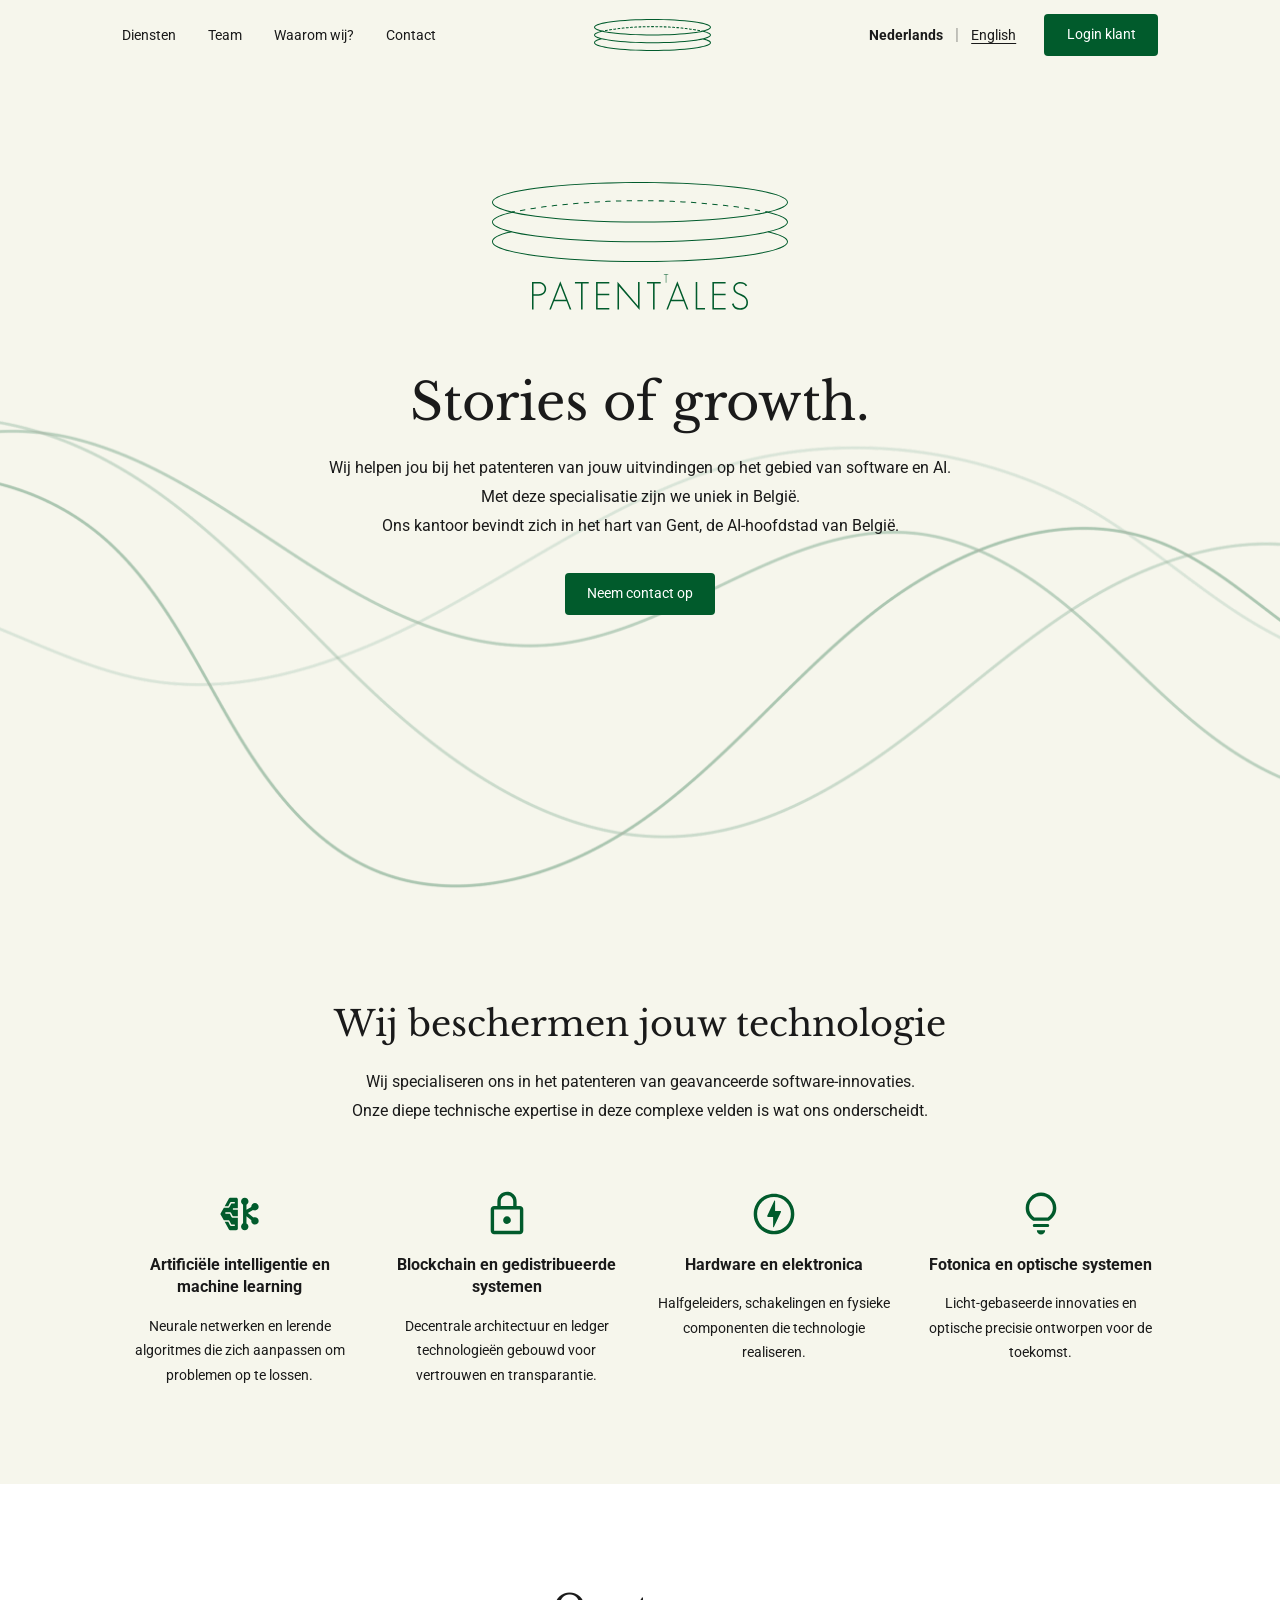
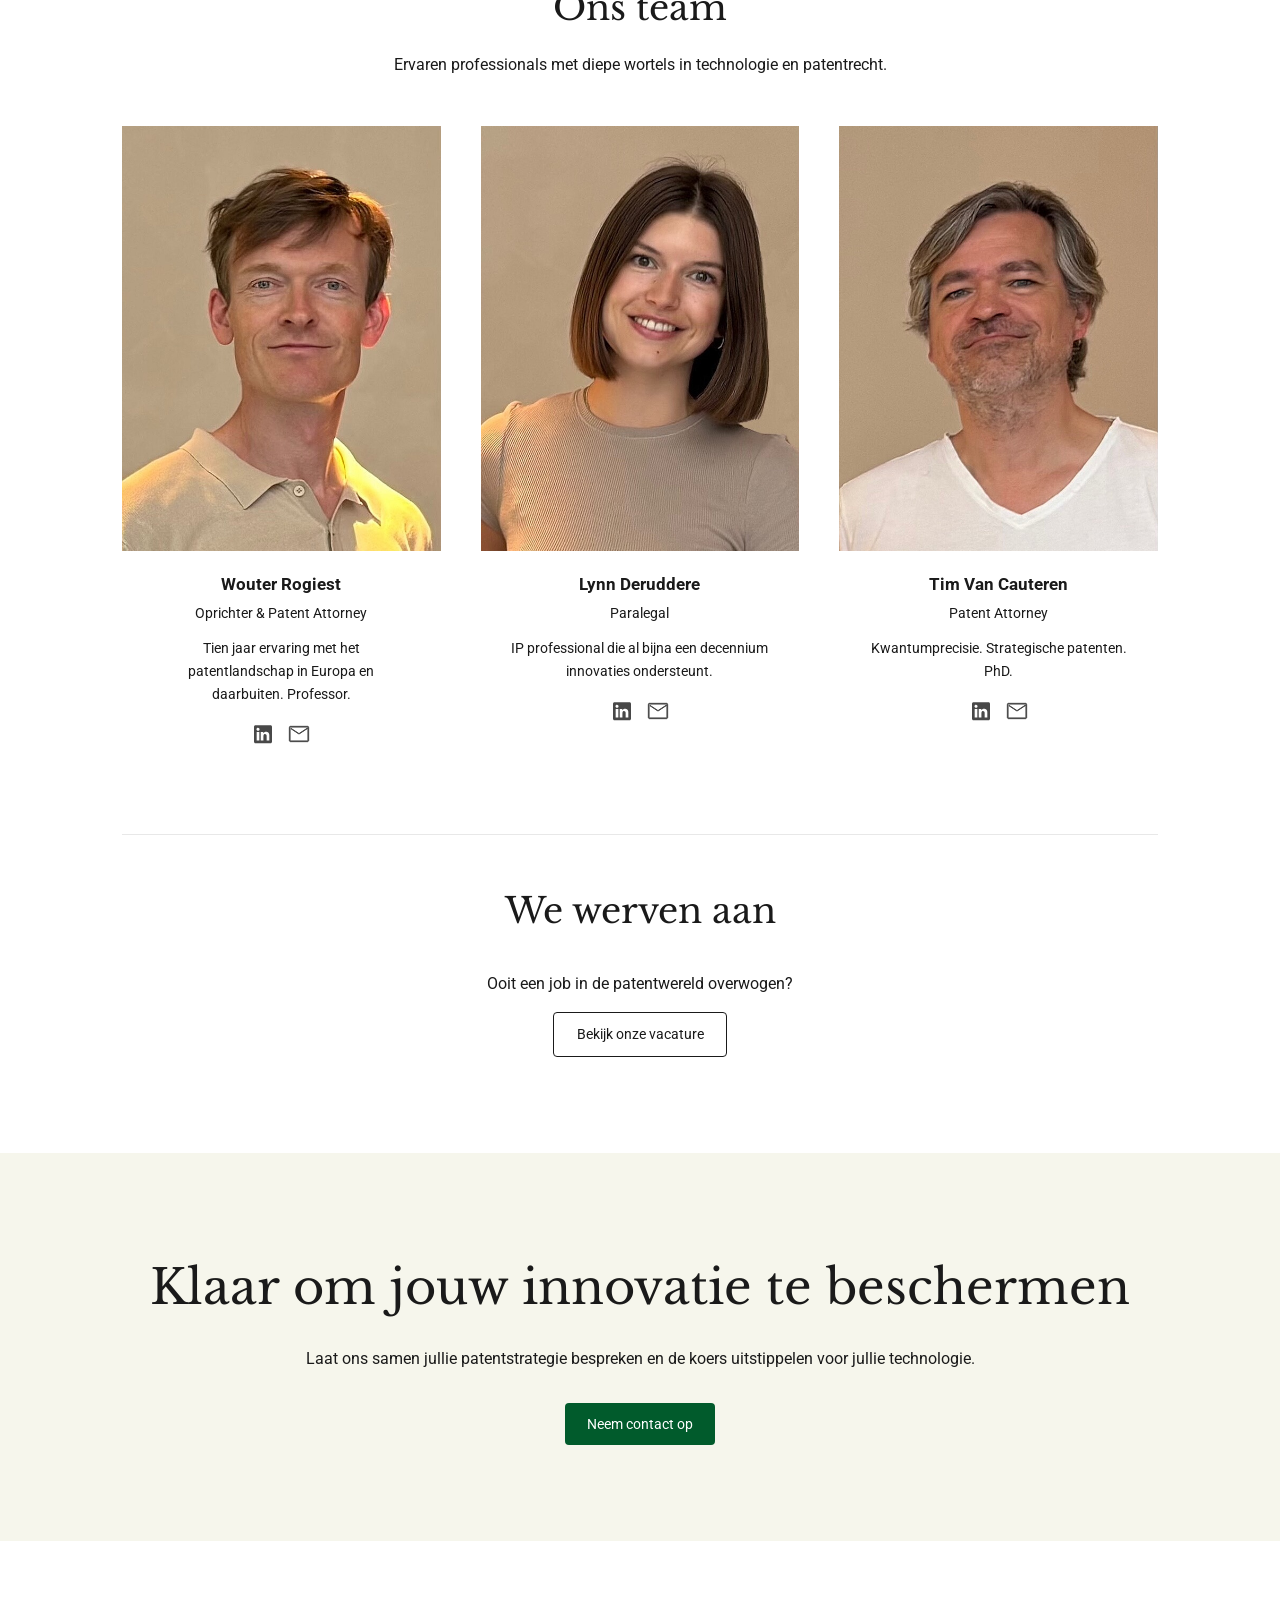
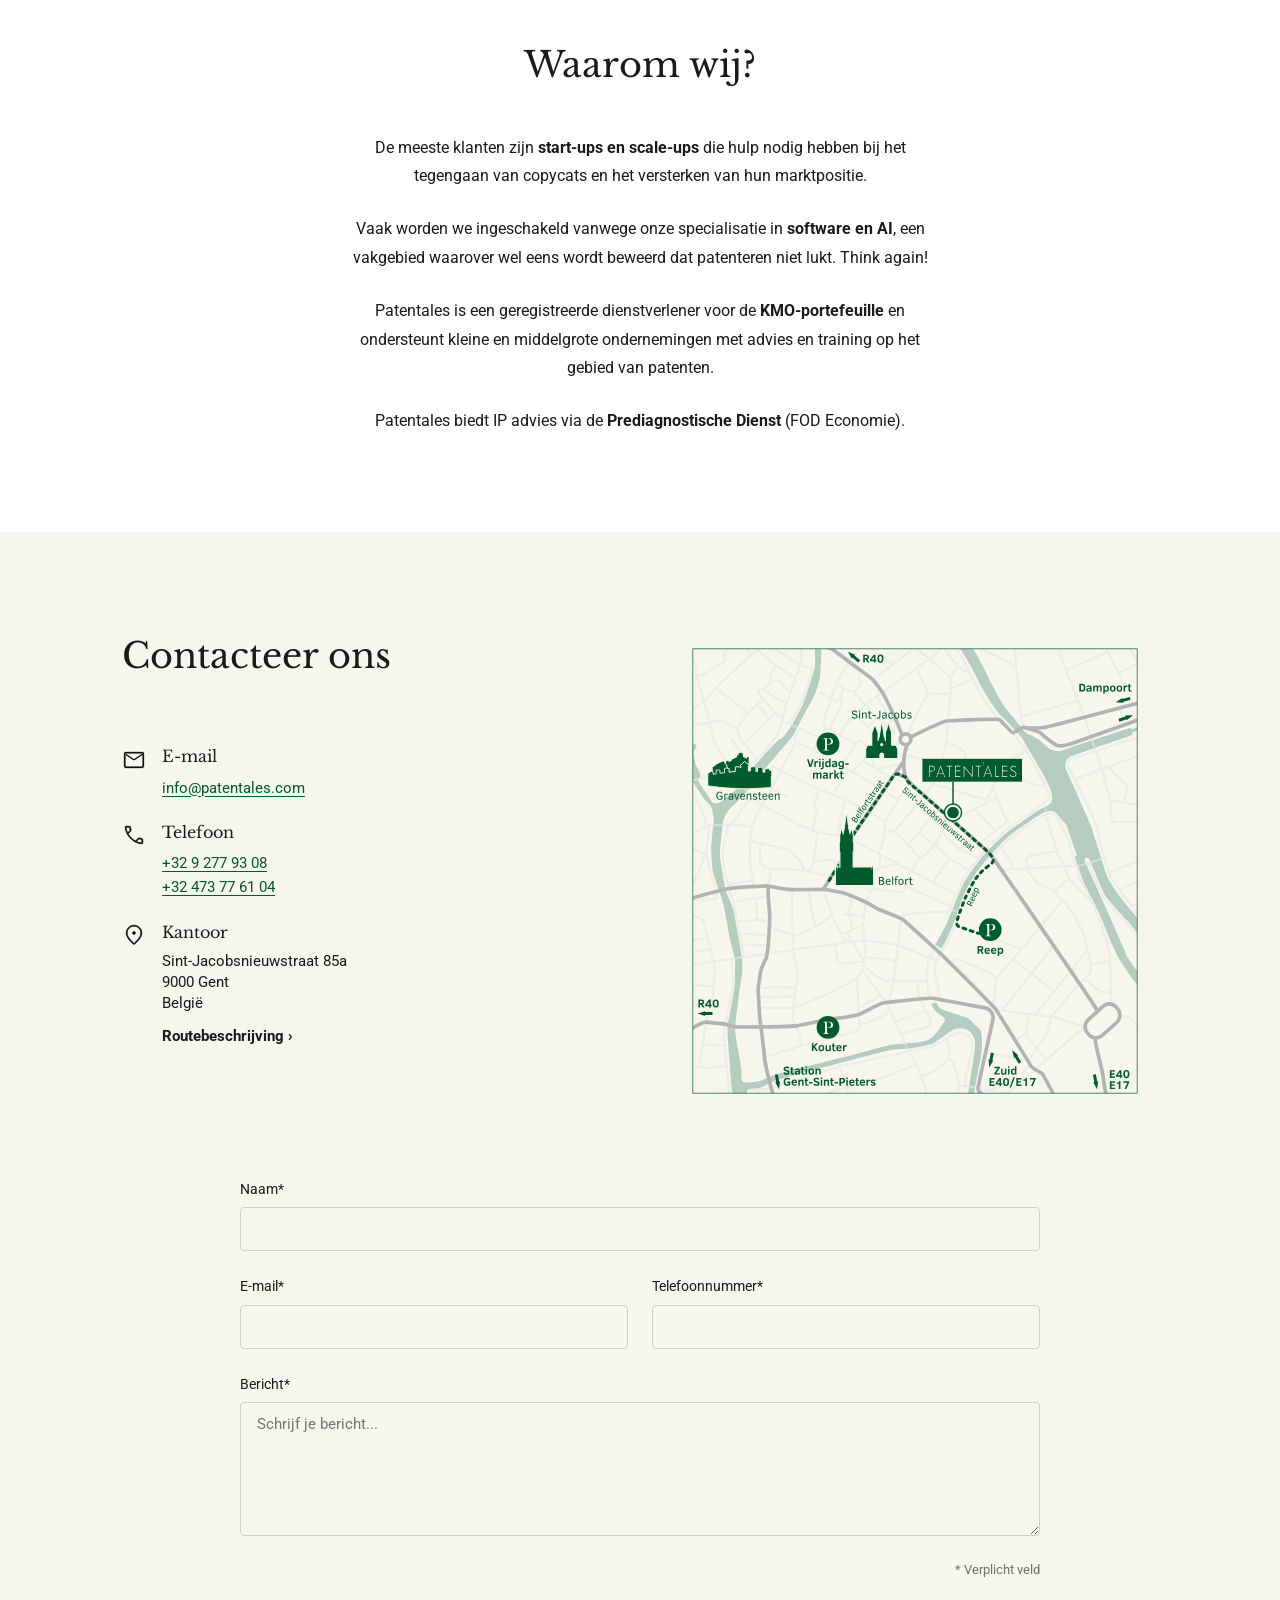
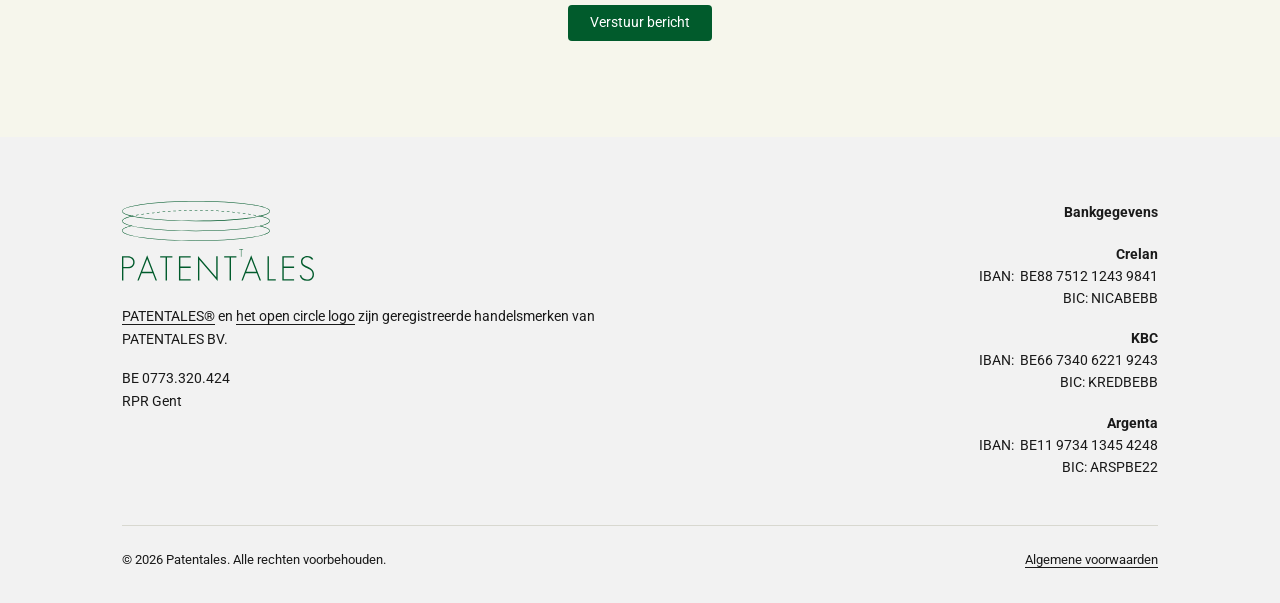
==== nl/index.html @ 2deeb7ce "Update index.html octrooieren eruit, less is more" ====
<!DOCTYPE html>
<html lang="nl">
<head>
  <meta charset="UTF-8">
  <meta name="viewport" content="width=device-width, initial-scale=1.0">
  <title>Patentales · bescherming voor software en AI · Gent · BE</title>
  <link rel="icon" type="image/x-icon" href="../favicon.ico">
  <link rel="preconnect" href="https://fonts.googleapis.com">
  <link rel="preconnect" href="https://fonts.gstatic.com" crossorigin>
  <link href="https://fonts.googleapis.com/css2?family=Libre+Baskerville&family=Roboto:wght@400;700&display=swap" rel="stylesheet">
  <link rel="stylesheet" href="../style.css">
</head>
<body>

  <!-- NAVBAR -->
  <header class="site-header" id="site-header">
    <nav class="navbar">
      <ul class="nav-links nav-links--left">
        <li><a href="#services">Diensten</a></li>
        <li><a href="#team">Team</a></li>
        <li><a href="#why">Waarom wij?</a></li>
        <li><a href="#contact">Contact</a></li>
      </ul>

      <a href="#" class="nav-logo nav-logo--hidden" id="nav-logo">
        <img src="../assets/images/logo-mark-small.svg" alt="Patentales" class="nav-logo__mark">
      </a>

      <ul class="nav-links nav-links--right">
        <li><span class="nav-lang nav-lang--active">Nederlands</span></li>
        <li class="nav-lang-divider">|</li>
        <li><a href="../en/" class="nav-lang">English</a></li>
        <li><a href="https://europe.equinox-ipms.com/" target="_blank" rel="noopener" class="btn btn--primary">Login klant</a></li>
      </ul>

      <button class="nav-hamburger" id="nav-hamburger" aria-label="Open menu" aria-expanded="false">
        <span></span>
        <span></span>
        <span></span>
      </button>
    </nav>

    <!-- MOBILE MENU -->
    <div class="nav-mobile" id="nav-mobile">
      <ul class="nav-mobile__links">
        <li><a href="#services">Diensten</a></li>
        <li><a href="#team">Team</a></li>
        <li><a href="#why">Waarom wij?</a></li>
        <li><a href="#contact">Contact</a></li>
      </ul>
      <div class="nav-mobile__bottom">
        <span class="nav-lang nav-lang--active">Nederlands</span>
        <a href="../en/" class="nav-lang">English</a>
        <a href="https://www.equinoxip.com/" target="_blank" rel="noopener" class="btn btn--primary">Login klant</a>
      </div>
    </div>
  </header>

  <!-- HERO -->
  <section class="hero" id="hero">
    <div class="hero-logo">
      <img src="../assets/images/logo-mark.svg" alt="Patentales" class="hero-logo__mark">
      <img src="../assets/images/logo-wordmark.svg" alt="Patentales" class="hero-logo__wordmark">
    </div>

    <div class="hero-content">
      <h1 class="hero-headline">Stories of growth.</h1>
      <p class="hero-subtext">
        Wij helpen jou bij het patenteren van jouw uitvindingen op het gebied van software en AI.<br>
        Met deze specialisatie zijn we uniek in België.<br>
        Ons kantoor bevindt zich in het hart van Gent, de AI-hoofdstad van België.
      </p>
      <a href="#contact" class="btn btn--primary">Neem contact op</a>
    </div>

    <div class="hero-waves"></div>
  </section>

  <!-- SERVICES -->
  <section class="services" id="services">
    <div class="container">

      <div class="services-header">
        <h2 class="section-heading">Wij beschermen jouw technologie</h2>
        <p class="services-subtext">
          Wij specialiseren ons in het patenteren van geavanceerde software-innovaties.<br>
          Onze diepe technische expertise in deze complexe velden is wat ons onderscheidt.
        </p>
      </div>

      <div class="services-grid">

        <div class="service-item">
          <img src="../assets/images/icon-ai.svg" alt="" class="service-icon">
          <h3 class="service-title">Artificiële intelligentie en machine learning</h3>
          <p class="service-desc">Neurale netwerken en lerende algoritmes die zich aanpassen om problemen op te lossen.</p>
        </div>

        <div class="service-item">
          <img src="../assets/images/icon-lock.svg" alt="" class="service-icon">
          <h3 class="service-title">Blockchain en gedistribueerde systemen</h3>
          <p class="service-desc">Decentrale architectuur en ledger technologieën gebouwd voor vertrouwen en transparantie.</p>
        </div>

        <div class="service-item">
          <img src="../assets/images/icon-energy.svg" alt="" class="service-icon">
          <h3 class="service-title">Hardware en elektronica</h3>
          <p class="service-desc">Halfgeleiders, schakelingen en fysieke componenten die technologie realiseren.</p>
        </div>

        <div class="service-item">
          <img src="../assets/images/icon-lightbulb.svg" alt="" class="service-icon">
          <h3 class="service-title">Fotonica en optische systemen</h3>
          <p class="service-desc">Licht-gebaseerde innovaties en optische precisie ontworpen voor de toekomst.</p>
        </div>

      </div>
    </div>
  </section>

  <!-- TEAM -->
  <section class="team" id="team">
    <div class="container">

      <div class="team-header">
        <h2 class="section-heading">Ons team</h2>
        <p class="team-subtext">Ervaren professionals met diepe wortels in technologie en patentrecht.</p>
      </div>

      <div class="team-grid" id="team-grid">
        <!-- populated by JavaScript -->
      </div>

      <!-- WE'RE HIRING -->
      <div class="hiring">
        <h2 class="section-heading">We werven aan</h2>
        <p class="hiring-subtext">Ooit een job in de patentwereld overwogen?</p>
        <a href="https://www.linkedin.com/company/patentales"
          target="_blank"
          rel="noopener"
          class="btn btn--outline">Bekijk onze vacature</a>
      </div>

    </div>
  </section>

  <!-- CTA BANNER -->
  <section class="cta-banner">
    <div class="container">
      <h2 class="cta-banner__heading">Klaar om jouw innovatie te beschermen</h2>
      <p class="cta-banner__subtext">Laat ons samen jullie patentstrategie bespreken en de koers uitstippelen voor jullie technologie.</p>
      <a href="#contact" class="btn btn--primary">Neem contact op</a>
    </div>
  </section>

  <!-- QUOTES -->
  <section class="quotes" id="quotes" hidden>
    <div class="container">
      <div class="quotes-carousel">

        <!-- slides injected by JS -->
        <div class="quotes-track" id="quotes-track"></div>

        <!-- controls -->
        <div class="quotes-controls">
          <div class="quotes-dots" id="quotes-dots"></div>
          <div class="quotes-arrows">
            <button class="quotes-arrow quotes-arrow--prev" id="quotes-prev" aria-label="Previous quote">←</button>
            <button class="quotes-arrow quotes-arrow--next" id="quotes-next" aria-label="Next quote">→</button>
          </div>
        </div>

      </div>
    </div>
  </section>

  <!-- WHY US -->
  <section class="why-us" id="why">
    <div class="container">

      <h2 class="section-heading">Waarom wij?</h2>

      <div class="why-us__content">
        <p>De meeste klanten zijn <strong>start-ups en scale-ups</strong> die hulp nodig hebben bij
        het tegengaan van copycats en het versterken van hun marktpositie.</p>

        <p>Vaak worden we ingeschakeld vanwege onze specialisatie in <strong>software en AI</strong>, een vakgebied waarover wel eens wordt beweerd dat patenteren niet lukt. Think again!</p>

        <p>Patentales is een geregistreerde dienstverlener voor de <strong>KMO-portefeuille</strong>
        en ondersteunt kleine en middelgrote ondernemingen met advies en training op het gebied van patenten.</p>

        <p>Patentales biedt IP advies via de <strong>Prediagnostische Dienst</strong> (FOD Economie).</p>
      </div>

    </div>
  </section>

  <!-- CONTACT -->
  <section class="contact" id="contact">
    <div class="container">

      <div class="contact-top">

        <!-- LEFT: CONTACT DETAILS -->
        <div class="contact-details">
          <h2 class="section-heading contact-heading">Contacteer ons</h2>

          <div class="contact-item">
            <img src="../assets/images/icon-mail.svg" alt="" class="contact-icon">
            <div>
              <p class="contact-label">E-mail</p>
              <a href="mailto:info@patentales.com" class="contact-link">info@patentales.com</a>
            </div>
          </div>

          <div class="contact-item">
            <img src="../assets/images/icon-phone.svg" alt="" class="contact-icon">
            <div>
              <p class="contact-label">Telefoon</p>
              <a href="tel:+3292779308" class="contact-link">+32 9 277 93 08</a>
              <a href="tel:+32473776104" class="contact-link">+32 473 77 61 04</a>
            </div>
          </div>

          <div class="contact-item">
            <img src="../assets/images/icon-location.svg" alt="" class="contact-icon">
            <div>
              <p class="contact-label">Kantoor</p>
              <p class="contact-address">
                Sint-Jacobsnieuwstraat 85a<br>
                9000 Gent<br>
                België
              </p>
              <a href="https://maps.google.com/?q=Sint-Jacobsnieuwstraat+85a,+9000+Ghent"
                target="_blank"
                rel="noopener"
                class="contact-directions">
                Routebeschrijving <span aria-hidden="true">›</span>
              </a>
            </div>
          </div>
        </div>

        <!-- RIGHT: MAP -->
        <div class="contact-map">
          <img src="../assets/images/patentales-map.svg" alt="Map showing Patentales office location in Ghent">
        </div>

      </div>

      <!-- FORM -->
      <div class="contact-form-wrap">
        <form action="https://formspree.io/f/xwvwbqzd" method="POST" class="contact-form">

          <div class="form-field">
            <label for="name">Naam*</label>
            <input type="text" id="name" name="name" required>
          </div>

          <div class="form-row">
            <div class="form-field">
              <label for="email">E-mail*</label>
              <input type="email" id="email" name="email" required>
            </div>

            <div class="form-field">
              <label for="mobile">Telefoonnummer*</label>
              <input type="tel" id="mobile" name="mobile" required>
            </div>
          </div>

          <div class="form-field">
            <label for="message">Bericht*</label>
            <textarea id="message" name="message" rows="6" placeholder="Schrijf je bericht..." required></textarea>
          </div>

          <p class="form-note">* Verplicht veld</p>

          <div class="form-submit">
            <button type="submit" class="btn btn--primary">Verstuur bericht</button>
          </div>

        </form>
      </div>

    </div>
  </section>

  <!-- FOOTER -->
  <footer class="footer">
    <div class="container">

      <div class="footer-top">

        <!-- LEFT: LOGO + LEGAL -->
        <div class="footer-left">
          <div class="footer-logo">
            <img src="../assets/images/logo-mark.svg" alt="Patentales" class="footer-logo__mark">
            <img src="../assets/images/logo-wordmark.svg" alt="Patentales" class="footer-logo__wordmark">
          </div>

          <p class="footer-trademark">
            <a href="https://boip.int/en/trademarks-register?app=%2Fitem%2Fbx1449347"
              target="_blank" rel="noopener">PATENTALES®</a>
            en
            <a href="https://boip.int/en/trademarks-register?app=%2Fitem%2Fbx1458730"
              target="_blank" rel="noopener">het open circle logo</a>
            zijn geregistreerde handelsmerken van PATENTALES BV.
          </p>

          <p class="footer-registration">
            BE 0773.320.424<br>
            RPR Gent
          </p>
        </div>

        <!-- RIGHT: BANK DETAILS -->
        <div class="footer-bank">
          <p class="footer-bank__heading">Bankgegevens</p>

          <div class="footer-bank__entry">
            <p class="footer-bank__name">Crelan</p>
            <p>IBAN:&nbsp; BE88 7512 1243 9841</p>
            <p>BIC: NICABEBB</p>
          </div>

          <div class="footer-bank__entry">
            <p class="footer-bank__name">KBC</p>
            <p>IBAN:&nbsp; BE66 7340 6221 9243</p>
            <p>BIC: KREDBEBB</p>
          </div>

          <div class="footer-bank__entry">
            <p class="footer-bank__name">Argenta</p>
            <p>IBAN:&nbsp; BE11 9734 1345 4248</p>
            <p>BIC: ARSPBE22</p>
          </div>
        </div>

      </div>

      <hr class="footer-divider">

      <div class="footer-bottom">
        <p class="footer-copyright">© 2026 Patentales. Alle rechten voorbehouden.</p>
        <a href="../assets/AlgemeneVoorwaarden+Patentales.pdf"
          target="_blank"
          rel="noopener"
          class="footer-conditions">Algemene voorwaarden</a>
      </div>

    </div>
  </footer>

  <script src="../script.js"></script>
</body>
</html>
---- style.css ----
/* ─── TOKENS ─────────────────────────────────────────── */
:root {
  --color-bg:        #f6f6ec;
  --color-accent:    #015b2c;
  --color-footer-bg: #f2f2f2;
  --color-text:      #1a1a1a;
  --font-heading:    "Libre Baskerville", Baskerville, Georgia, serif;
  --font-body:       "Roboto", sans-serif;
  --max-width:       1100px;
  --nav-height:      70px;
}

/* ─── RESET ──────────────────────────────────────────── */
*, *::before, *::after {
  box-sizing: border-box;
  margin: 0;
  padding: 0;
}

html {
  scroll-behavior: smooth;
}

body {
  background-color: var(--color-bg);
  color: var(--color-text);
  font-family: var(--font-body);
  font-size: 1rem;
  line-height: 1.6;
}

/* ─── UTILITY ────────────────────────────────────────── */
.btn {
  display: inline-block;
  padding: 0.6rem 1.4rem;
  border-radius: 4px;
  font-family: var(--font-body);
  font-size: 0.9rem;
  text-decoration: none;
  cursor: pointer;
  transition: opacity 0.2s;
  border: none;
  appearance: none;
  -webkit-appearance: none;
}

.btn--primary {
  background-color: var(--color-accent);
  color: #fff;
}

.btn--primary:hover {
  opacity: 0.85;
}

/* ─── NAVBAR ─────────────────────────────────────────── */
.site-header {
  position: fixed;
  top: 0;
  left: 0;
  right: 0;
  z-index: 100;
  transition: background-color 0.3s ease, box-shadow 0.3s ease;
}

/* transparent at top */
.site-header {
  background-color: transparent;
}

/* solid when scrolled */
.site-header.scrolled {
  background-color: var(--color-bg);
  box-shadow: 0 1px 8px rgba(0,0,0,0.08);
}

.navbar {
  display: flex;
  align-items: center;
  justify-content: space-between;
  max-width: var(--max-width);
  margin: 0 auto;
  padding: 0 2rem;
  height: var(--nav-height);
}

.nav-links {
  list-style: none;
  display: flex;
  align-items: center;
  gap: 2rem;
}

.nav-links--right {
  gap: 0.75rem;
}

.nav-links--right li:last-child {
  margin-left: 1rem;
}

.nav-links a {
  text-decoration: none;
  color: var(--color-text);
  font-family: var(--font-body);
  font-size: 0.9rem;
  transition: color 0.2s;
}

.nav-links a:hover {
  color: var(--color-accent);
}

.nav-links .btn--primary {
  color: #fff;
}

.nav-links .btn--primary:hover {
  color: #fff;
  opacity: 0.85;
}

.nav-links .nav-lang {
  font-size: 0.9rem;
  text-decoration: underline;
  text-underline-offset: 3px;
}

.nav-links .nav-lang--active {
  font-weight: 700;
  text-decoration: none;
}

.nav-lang-divider {
  color: var(--color-text);
  opacity: 0.4;
}

/* ─── NAV LOGO ───────────────────────────────────────── */
.nav-logo {
  display: flex;
  flex-direction: column;
  align-items: center;
  gap: 0.3rem;
  text-decoration: none;
}

.nav-logo__mark {
  height: 32px;
  width: auto;
  transform: translateZ(0);
  -webkit-transform: translateZ(0);
  backface-visibility: hidden;
  -webkit-backface-visibility: hidden;
  image-rendering: -webkit-optimize-contrast;
}

/* ─── NAV LOGO HIDDEN STATE ──────────────────────────── */
.nav-logo--hidden .nav-logo__mark {
  opacity: 0;
  transition: opacity 0.3s ease;
}

/* collapsed state — applied by JS on scroll */
.site-header.scrolled .nav-logo__mark {
  height: 32px;
}

.site-header.scrolled .nav-logo--hidden .nav-logo__mark {
  opacity: 1;
}

/* ─── HAMBURGER BUTTON ───────────────────────────────── */
.nav-hamburger {
  display: none;
  flex-direction: column;
  justify-content: center;
  gap: 5px;
  background: none;
  border: none;
  cursor: pointer;
  padding: 0.5rem;
  appearance: none;
  -webkit-appearance: none;
}

.nav-hamburger span {
  display: block;
  width: 24px;
  height: 2px;
  background-color: var(--color-text);
  transition: transform 0.3s ease, opacity 0.3s ease;
}

/* animated to X when open */
.nav-hamburger.is-open span:nth-child(1) {
  transform: translateY(7px) rotate(45deg);
}

.nav-hamburger.is-open span:nth-child(2) {
  opacity: 0;
}

.nav-hamburger.is-open span:nth-child(3) {
  transform: translateY(-7px) rotate(-45deg);
}

/* ─── MOBILE MENU ────────────────────────────────────── */
.nav-mobile {
  display: none;
  background-color: var(--color-bg);
  border-top: 1px solid #e0e0d8;
  padding: 1.5rem 2rem;
  flex-direction: column;
  gap: 1.5rem;
}

.nav-mobile.is-open {
  display: flex;
}

.nav-mobile__links {
  list-style: none;
  display: flex;
  flex-direction: column;
  gap: 1rem;
}

.nav-mobile__links a {
  font-size: 1rem;
  color: var(--color-text);
  text-decoration: none;
  font-family: var(--font-body);
  transition: color 0.2s;
}

.nav-mobile__links a:hover {
  color: var(--color-accent);
}

.nav-mobile__bottom {
  display: flex;
  align-items: center;
  gap: 1rem;
  padding-top: 1rem;
  border-top: 1px solid #e0e0d8;
}

.nav-mobile__bottom .nav-lang {
  font-size: 0.9rem;
  color: var(--color-text);
  text-decoration: underline;
  text-underline-offset: 3px;
}

.nav-mobile__bottom .nav-lang--active {
  font-weight: 700;
  text-decoration: none;
  color: var(--color-text);
}

.nav-mobile__bottom .btn {
  font-size: 0.9rem;
}

/* ─── HERO LOGO ──────────────────────────────────────── */
.hero {
  padding-top: calc(var(--nav-height) + 3rem);
  display: flex;
  flex-direction: column;
  align-items: center;
  text-align: center;
}

.hero-logo {
  display: flex;
  flex-direction: column;
  align-items: center;
  gap: 0.75rem;
  margin-bottom: 4rem;
  margin-top: 4rem;
}

.hero-logo__mark {
  height: 80px;
  width: auto;
}

.hero-logo__wordmark {
  height: 36px;
  width: auto;
}

/* ─── HERO ───────────────────────────────────────────── */
.hero {
  position: relative;
  display: flex;
  flex-direction: column;
  align-items: center;
  text-align: center;
  padding-top: calc(var(--nav-height) + 3rem);
  padding-bottom: 0;
  min-height: 100vh;
}

.hero-content {
  position: relative;
  z-index: 1;
  max-width: 720px;
  padding: 0 2rem;
  margin-bottom: 4rem;
}

.hero-headline {
  font-family: var(--font-heading);
  font-size: clamp(2rem, 4vw, 3.2rem);
  font-weight: 400;
  color: var(--color-text);
  margin-bottom: 1.5rem;
  line-height: 1.1;
}

.hero-subtext {
  font-family: var(--font-body);
  font-size: 1rem;
  color: var(--color-text);
  line-height: 1.8;
  margin-bottom: 2rem;
}

/* ─── HERO WAVES ─────────────────────────────────────── */
.hero-waves {
  position: absolute;
  bottom: 0;
  left: 0;
  right: 0;
  height: 55%;
  background-image: url('assets/images/waves.png');
  background-size: cover;
  background-position: top center;
  background-repeat: no-repeat;
  z-index: 0;
  pointer-events: none;
}

/* ─── CONTAINER ──────────────────────────────────────── */
.container {
  max-width: var(--max-width);
  margin: 0 auto;
  padding: 0 2rem;
}

/* ─── SHARED SECTION STYLES ──────────────────────────── */
.section-heading {
  font-family: var(--font-heading);
  font-size: clamp(1.5rem, 3vw, 2.2rem);
  font-weight: 400;
  color: var(--color-text);
  text-align: center;
  margin-bottom: 1rem;
}

/* ─── SERVICES ───────────────────────────────────────── */
.services {
  padding: 6rem 0;
}

.services-header {
  text-align: center;
  margin-bottom: 4rem;
}

.services-subtext {
  font-size: 1rem;
  color: var(--color-text);
  line-height: 1.8;
}

.services-grid {
  display: grid;
  grid-template-columns: repeat(4, 1fr);
  gap: 2rem;
}

.service-item {
  display: flex;
  flex-direction: column;
  align-items: center;
  text-align: center;
  gap: 1rem;
}

.service-icon {
  height: 48px;
  width: auto;
}

.service-title {
  font-family: var(--font-body);
  font-weight: 700;
  font-size: 1rem;
  color: var(--color-text);
  line-height: 1.4;
}

.service-desc {
  font-size: 0.9rem;
  color: var(--color-text);
  line-height: 1.7;
}

/* ─── TEAM ───────────────────────────────────────────── */
.team {
  background-color: #ffffff;
  padding: 6rem 0;
}

.team-header {
  text-align: center;
  margin-bottom: 3rem;
}

.team-subtext {
  font-size: 1rem;
  color: var(--color-text);
}

.team-grid {
  display: grid;
  grid-template-columns: repeat(3, 1fr);
  gap: 2.5rem;
  margin-bottom: 5rem;
}

.team-member {
  display: flex;
  flex-direction: column;
  align-items: center;
  text-align: center;
}

.team-photo {
  width: 100%;
  aspect-ratio: 3 / 4;
  object-fit: cover;
  object-position: top;
  margin-bottom: 1.25rem;
}

.team-name {
  font-family: var(--font-body);
  font-weight: 700;
  font-size: 1.05rem;
  margin-bottom: 0.25rem;
}

.team-role {
  font-size: 0.9rem;
  color: var(--color-text);
  margin-bottom: 0.75rem;
}

.team-bio {
  font-size: 0.9rem;
  color: var(--color-text);
  line-height: 1.6;
  margin-bottom: 1rem;
  max-width: 260px;
}

.team-links {
  display: flex;
  gap: 0.75rem;
  align-items: center;
}

.team-link-icon {
  height: 24px;
  width: auto;
  opacity: 0.75;
  transition: opacity 0.2s;
}

.team-link-icon:hover {
  opacity: 1;
}

/* ─── HIRING ─────────────────────────────────────────── */
.hiring {
  text-align: center;
  padding-top: 3rem;
  border-top: 1px solid #e8e8e8;
  display: flex;
  flex-direction: column;
  align-items: center;
  gap: 1rem;
}

.hiring-subtext {
  font-size: 1rem;
  color: var(--color-text);
}

/* ─── OUTLINE BUTTON ─────────────────────────────────── */
.btn--outline {
  border: 1.5px solid var(--color-text);
  color: var(--color-text);
  background-color: transparent;
  transition: background-color 0.2s, color 0.2s;
}

.btn--outline:hover {
  background-color: var(--color-text);
  color: #fff;
}

/* ─── CTA BANNER ─────────────────────────────────────── */
.cta-banner {
  background-color: var(--color-bg);
  padding: 6rem 0;
  text-align: center;
}

.cta-banner__heading {
  font-family: var(--font-heading);
  font-size: clamp(1.8rem, 4vw, 3rem);
  font-weight: 400;
  color: var(--color-text);
  margin-bottom: 1.25rem;
}

.cta-banner__subtext {
  font-size: 1rem;
  color: var(--color-text);
  margin-bottom: 2rem;
}

/* ─── QUOTES ─────────────────────────────────────────── */
.quotes {
  background-color: #ffffff;
  padding: 6rem 0;
}

.quotes-carousel {
  position: relative;
  overflow: hidden;
}

.quotes-track {
  display: flex;
  transition: transform 0.5s ease;
}

.quote-slide {
  min-width: 100%;
  display: grid;
  grid-template-columns: 1fr 1.4fr;
  gap: 5rem;
  align-items: center;
}

.quote-photo {
  width: 100%;
  aspect-ratio: 1 / 1;
  object-fit: cover;
  object-position: top;
  display: block;
}

.quote-content {
  display: flex;
  flex-direction: column;
  gap: 1.25rem;
}

.quote-stars {
  font-size: 1.25rem;
  color: var(--color-text);
  letter-spacing: 2px;
}

.quote-text {
  font-family: var(--font-heading);
  font-size: clamp(1.1rem, 2vw, 1.5rem);
  font-weight: 400;
  line-height: 1.6;
  color: var(--color-text);
}

.quote-attribution {
  display: flex;
  align-items: center;
  gap: 1.5rem;
}

.quote-divider {
  width: 1px;
  height: 48px;
  background-color: #d0d0c8;
  flex-shrink: 0;
}

.quote-name {
  font-family: var(--font-body);
  font-weight: 700;
  font-size: 0.95rem;
  margin-bottom: 0.2rem;
}

.quote-role {
  font-size: 0.85rem;
  color: var(--color-text);
}

.quote-logo {
  height: 32px;
  width: auto;
}

/* controls */
.quotes-controls {
  display: flex;
  justify-content: space-between;
  align-items: center;
  margin-top: 2.5rem;
}

.quotes-dots {
  display: flex;
  gap: 0.5rem;
  align-items: center;
}

.quotes-dot {
  width: 8px;
  height: 8px;
  border-radius: 50%;
  background-color: #d0d0c8;
  border: none;
  cursor: pointer;
  padding: 0;
  transition: background-color 0.2s;
}

.quotes-dot.is-active {
  background-color: var(--color-text);
}

.quotes-arrows {
  display: flex;
  gap: 0.5rem;
}

.quotes-arrow {
  width: 44px;
  height: 44px;
  border: 1.5px solid #d0d0c8;
  background-color: transparent;
  cursor: pointer;
  font-size: 1rem;
  display: flex;
  align-items: center;
  justify-content: center;
  transition: border-color 0.2s, background-color 0.2s;
  appearance: none;
  -webkit-appearance: none;
}

.quotes-arrow:hover {
  border-color: var(--color-text);
  background-color: var(--color-text);
  color: #fff;
}

/* ─── WHY US ─────────────────────────────────────────── */
.why-us {
  background-color: #ffffff;
  padding: 6rem 0;
  text-align: center;
}

.why-us .section-heading {
  margin-bottom: 2.5rem;
}

.why-us__content {
  max-width: 600px;
  margin: 0 auto;
  display: flex;
  flex-direction: column;
  gap: 1.5rem;
}

.why-us__content p {
  font-size: 1rem;
  line-height: 1.8;
  color: var(--color-text);
}

.why-us__content strong {
  font-family: var(--font-body);
  font-weight: 700;
}

/* ─── CONTACT ────────────────────────────────────────── */
.contact {
  background-color: var(--color-bg);
  padding: 6rem 0;
}

.contact-heading {
  text-align: left;
  margin-bottom: 2.5rem;
}

/* top two-column layout */
.contact-top {
  display: grid;
  grid-template-columns: 1fr 1fr;
  gap: 4rem;
  margin-bottom: 4rem;
  align-items: start;
}

/* contact details */
.contact-details {
  display: flex;
  flex-direction: column;
  gap: 1.25rem;
}

.contact-item {
  display: flex;
  align-items: flex-start;
  gap: 1rem;
}

.contact-icon {
  height: 24px;
  width: auto;
  margin-top: 0.2rem;
  flex-shrink: 0;
}

.contact-label {
  font-family: var(--font-heading);
  font-size: 1rem;
  margin-bottom: 0.35rem;
}

.contact-link {
  display: block;
  font-size: 0.95rem;
  color: var(--color-accent);
  text-decoration: underline;
  text-underline-offset: 3px;
  transition: opacity 0.2s;
}

.contact-link:hover {
  opacity: 0.75;
}

.contact-address {
  font-size: 0.95rem;
  line-height: 1.4;
  color: var(--color-text);
  margin-bottom: 0.5rem;
}

.contact-directions {
  font-size: 0.95rem;
  font-weight: 700;
  color: var(--color-text);
  text-decoration: none;
  transition: color 0.2s;
}

.contact-directions:hover {
  color: var(--color-accent);
}

/* map */
.contact-map img {
  width: 100%;
  height: auto;
  display: block;
}

/* form */
.contact-form-wrap {
  max-width: 800px;
  margin: 0 auto;
}

.contact-form {
  display: flex;
  flex-direction: column;
  gap: 1.5rem;
}

.form-field {
  display: flex;
  flex-direction: column;
  gap: 0.4rem;
}

.form-field label {
  font-size: 0.9rem;
  font-family: var(--font-body);
  color: var(--color-text);
}

.form-field input,
.form-field textarea {
  width: 100%;
  padding: 0.75rem 1rem;
  border: 1px solid #d0d0c8;
  border-radius: 4px;
  background-color: var(--color-bg);
  font-family: var(--font-body);
  font-size: 0.95rem;
  color: var(--color-text);
  transition: border-color 0.2s;
  resize: vertical;
}

.form-field input:focus,
.form-field textarea:focus {
  outline: none;
  border-color: var(--color-accent);
}

.form-submit {
  text-align: center;
}

.form-row {
  display: grid;
  grid-template-columns: 1fr 1fr;
  gap: 1.5rem;
}

.form-note {
  font-size: 0.8rem;
  color: var(--color-text);
  opacity: 0.6;
  text-align: right;
}

/* ─── FOOTER ─────────────────────────────────────────── */
.footer {
  background-color: var(--color-footer-bg);
  padding: 4rem 0 2rem;
}

.footer-top {
  display: grid;
  grid-template-columns: 1fr 1fr;
  gap: 4rem;
  margin-bottom: 3rem;
  align-items: start;
}

/* left column */
.footer-logo {
  display: flex;
  flex-direction: column;
  align-items: flex-start;
  gap: 0.5rem;
  margin-bottom: 1.5rem;
}

.footer-logo__mark {
  height: 40px;
  width: auto;
}

.footer-logo__wordmark {
  height: 32px;
  width: auto;
}

.footer-trademark {
  font-size: 0.85rem;
  line-height: 1.7;
  color: var(--color-text);
  margin-bottom: 1rem;
  max-width: 480px;
}

.footer-trademark a {
  color: var(--color-text);
  text-decoration: underline;
  text-underline-offset: 3px;
  transition: color 0.2s;
}

.footer-trademark a:hover {
  color: var(--color-accent);
}

.footer-registration {
  font-size: 0.85rem;
  line-height: 1.7;
  color: var(--color-text);
}

/* right column */
.footer-bank {
  text-align: right;
  display: flex;
  flex-direction: column;
  gap: 1.25rem;
}

.footer-bank__heading {
  font-weight: 700;
  font-size: 0.9rem;
  color: var(--color-text);
}

.footer-bank__entry {
  display: flex;
  flex-direction: column;
  gap: 0.1rem;
}

.footer-bank__entry p {
  font-size: 0.85rem;
  color: var(--color-text);
  line-height: 1.5;
}

.footer-bank__name {
  font-weight: 700;
}

/* divider */
.footer-divider {
  border: none;
  border-top: 1px solid #d8d8d0;
  margin-bottom: 1.5rem;
}

/* bottom bar */
.footer-bottom {
  display: flex;
  justify-content: space-between;
  align-items: center;
}

.footer-copyright {
  font-size: 0.8rem;
  color: var(--color-text);
}

.footer-conditions {
  font-size: 0.8rem;
  color: var(--color-text);
  text-decoration: underline;
  text-underline-offset: 3px;
  transition: color 0.2s;
}

.footer-conditions:hover {
  color: var(--color-accent);
}

/* ─── RESPONSIVE ─────────────────────────────────────── */
@media (min-width: 1920px) {
  .hero-waves {
    height: 65%;
  }
}

@media (max-width: 1024px) {
  .nav-logo__mark {
    height: 24px;
  }

  .nav-logo--hidden .nav-logo__mark {
    opacity: 0;
  }

  .site-header.scrolled .nav-logo--hidden .nav-logo__mark {
    opacity: 1;
  }

  .nav-links {
    gap: 0.5rem;
  }

  .nav-links--right {
    gap: 0.4rem;
  }

  .nav-links--right li:last-child {
    margin-left: 0.5rem;
  }

  .nav-links a,
  .nav-lang,
  .nav-lang--active {
    font-size: 0.8rem;
  }

  .nav-links .nav-lang {
    font-size: 0.8rem;
  }

  .hero {
    min-height: 80vh;
  }

  .hero-waves {
    height: 45%;
  }
}

@media (max-width: 768px) {
  .btn {
    padding: 0.5rem 1rem;
    font-size: 0.8rem;
  }
  .nav-links--left,
  .nav-links--right {
    display: none;
  }

  .nav-hamburger {
    display: flex;
  }

  .hero {
    min-height: 70vh;
  }

  .hero-waves {
    height: 35%;
  }

  .services-grid {
    grid-template-columns: repeat(2, 1fr);
    gap: 2.5rem;
  }
  .team-grid {
    grid-template-columns: repeat(2, 1fr);
    max-width: 100%;
  }

  .quote-slide {
    grid-template-columns: 1fr;
    gap: 2rem;
  }

  .quote-photo {
    max-width: 300px;
    margin: 0 auto;
  }

  .contact-top {
    grid-template-columns: 1fr;
    gap: 2.5rem;
  }

  .contact-heading {
    text-align: center;
  }

  .contact-details {
    align-items: center;
    text-align: center;
    }

  .contact-item {
    flex-direction: column;
    align-items: center;
    }

  .contact-map {
    order: -1;
  }

  .footer-top {
    grid-template-columns: 1fr;
    gap: 2.5rem;
  }

  .footer-bank {
    text-align: left;
  }

  .footer-bottom {
    flex-direction: column;
    gap: 1rem;
    text-align: center;
  }
}

@media (max-width: 600px) {
  .form-row {
    grid-template-columns: 1fr;
  }
}

@media (max-width: 480px) {
  .hero-waves {
    height: 25%;
  }
  .services-grid {
    grid-template-columns: 1fr;
  }
  .team-grid {
    grid-template-columns: 1fr;
    max-width: 400px;
    margin-left: auto;
    margin-right: auto;
  }
}
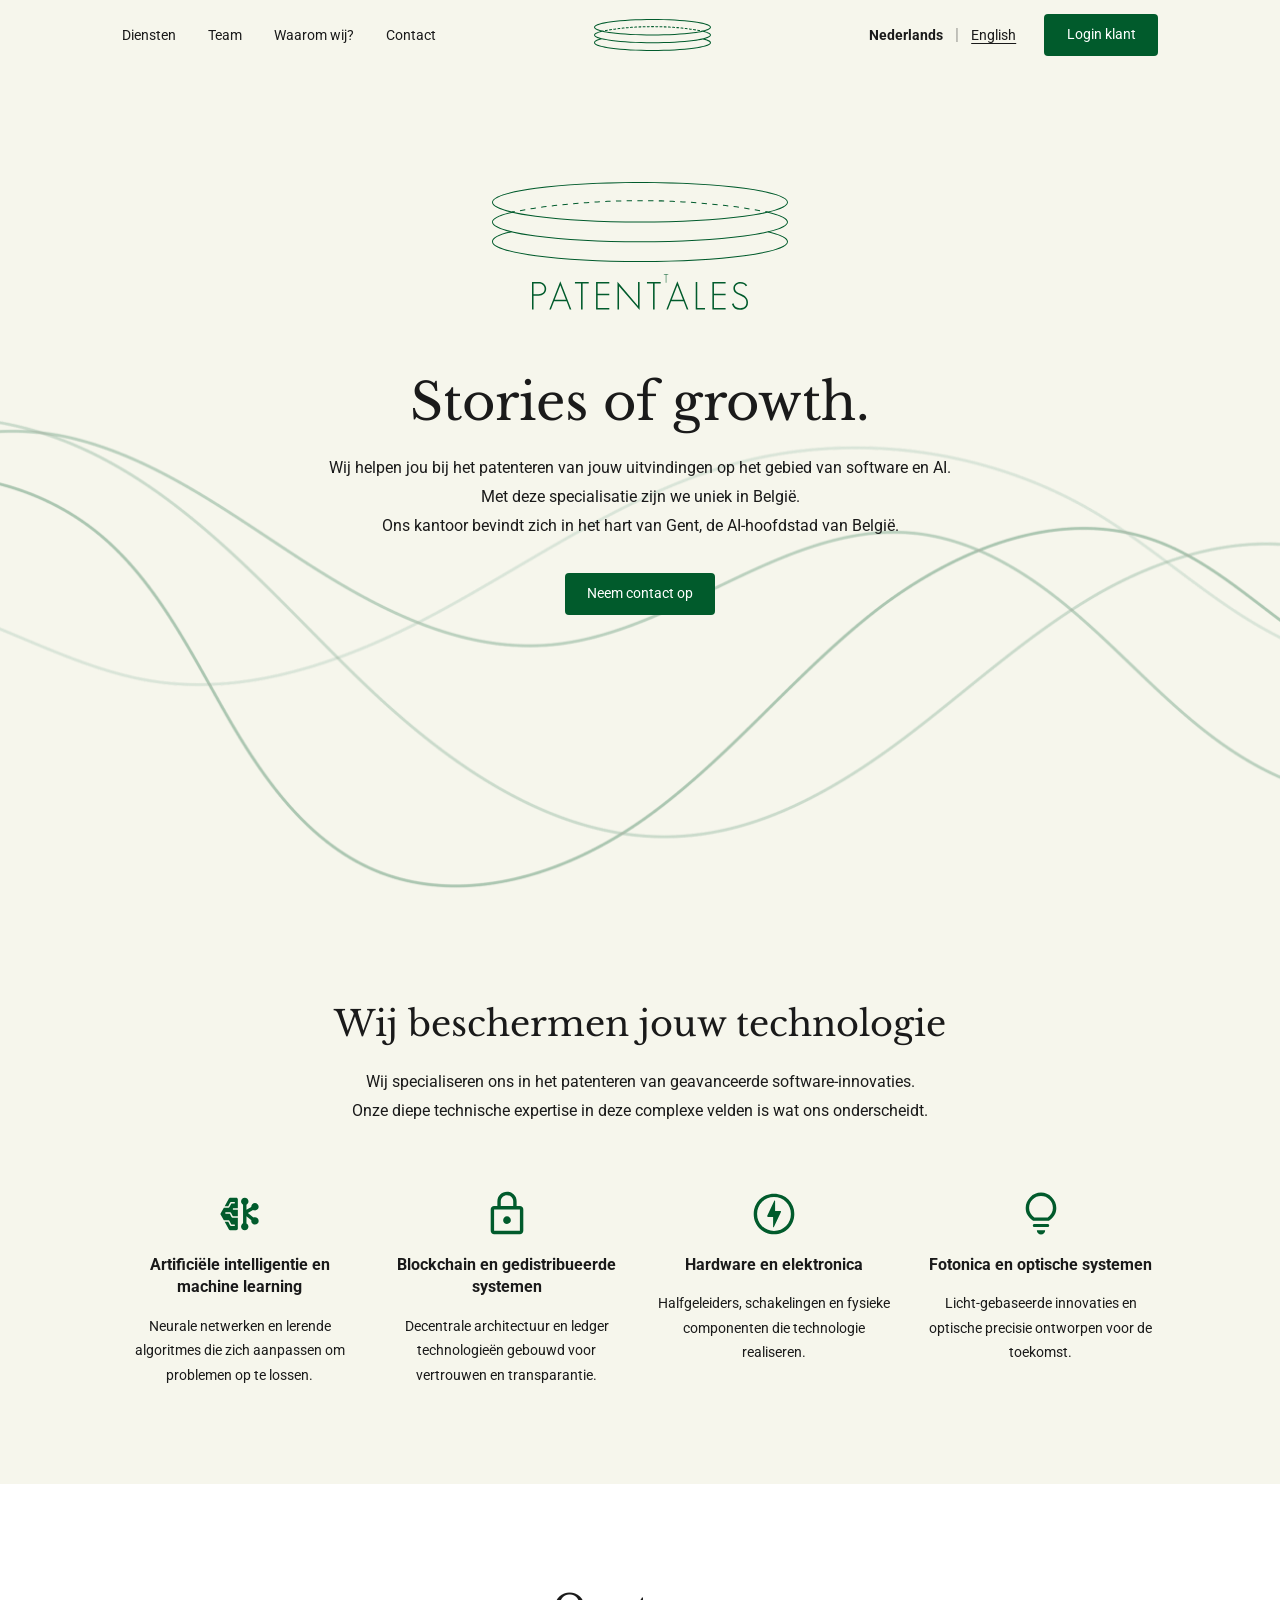
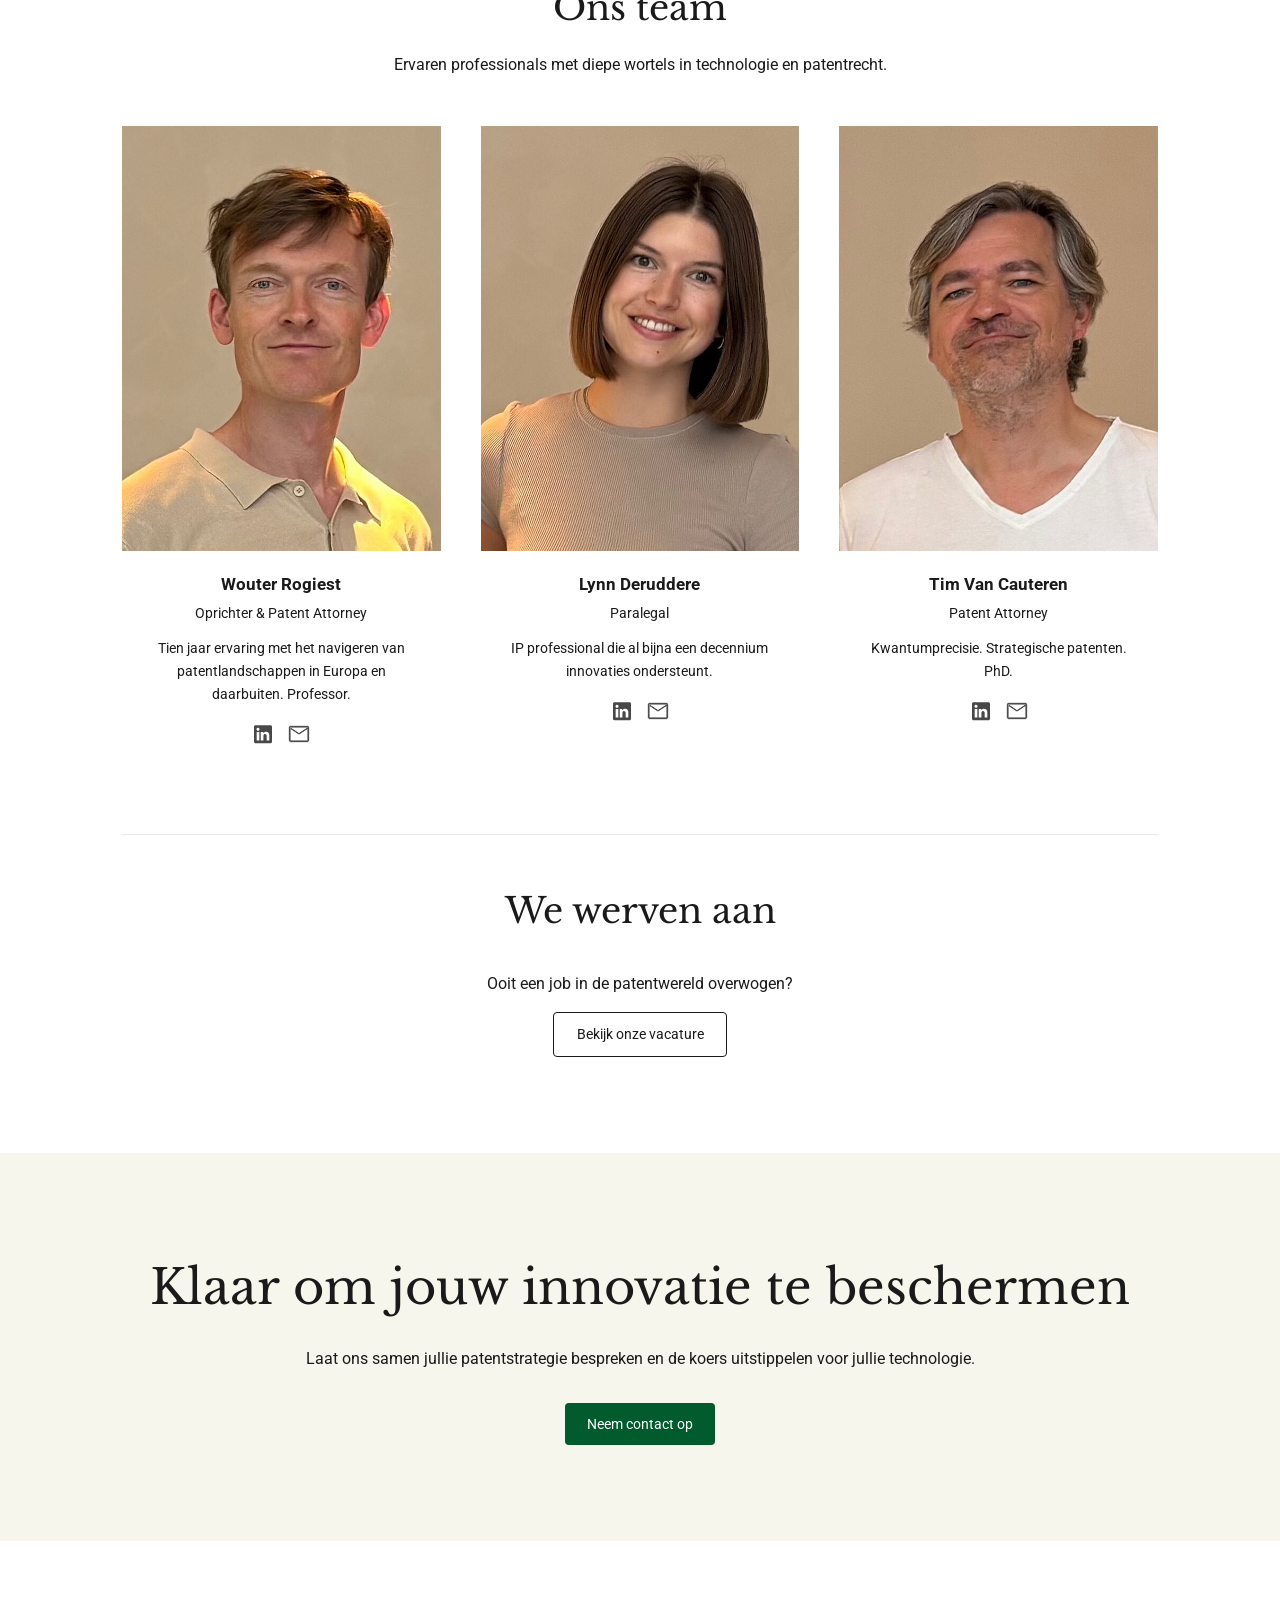
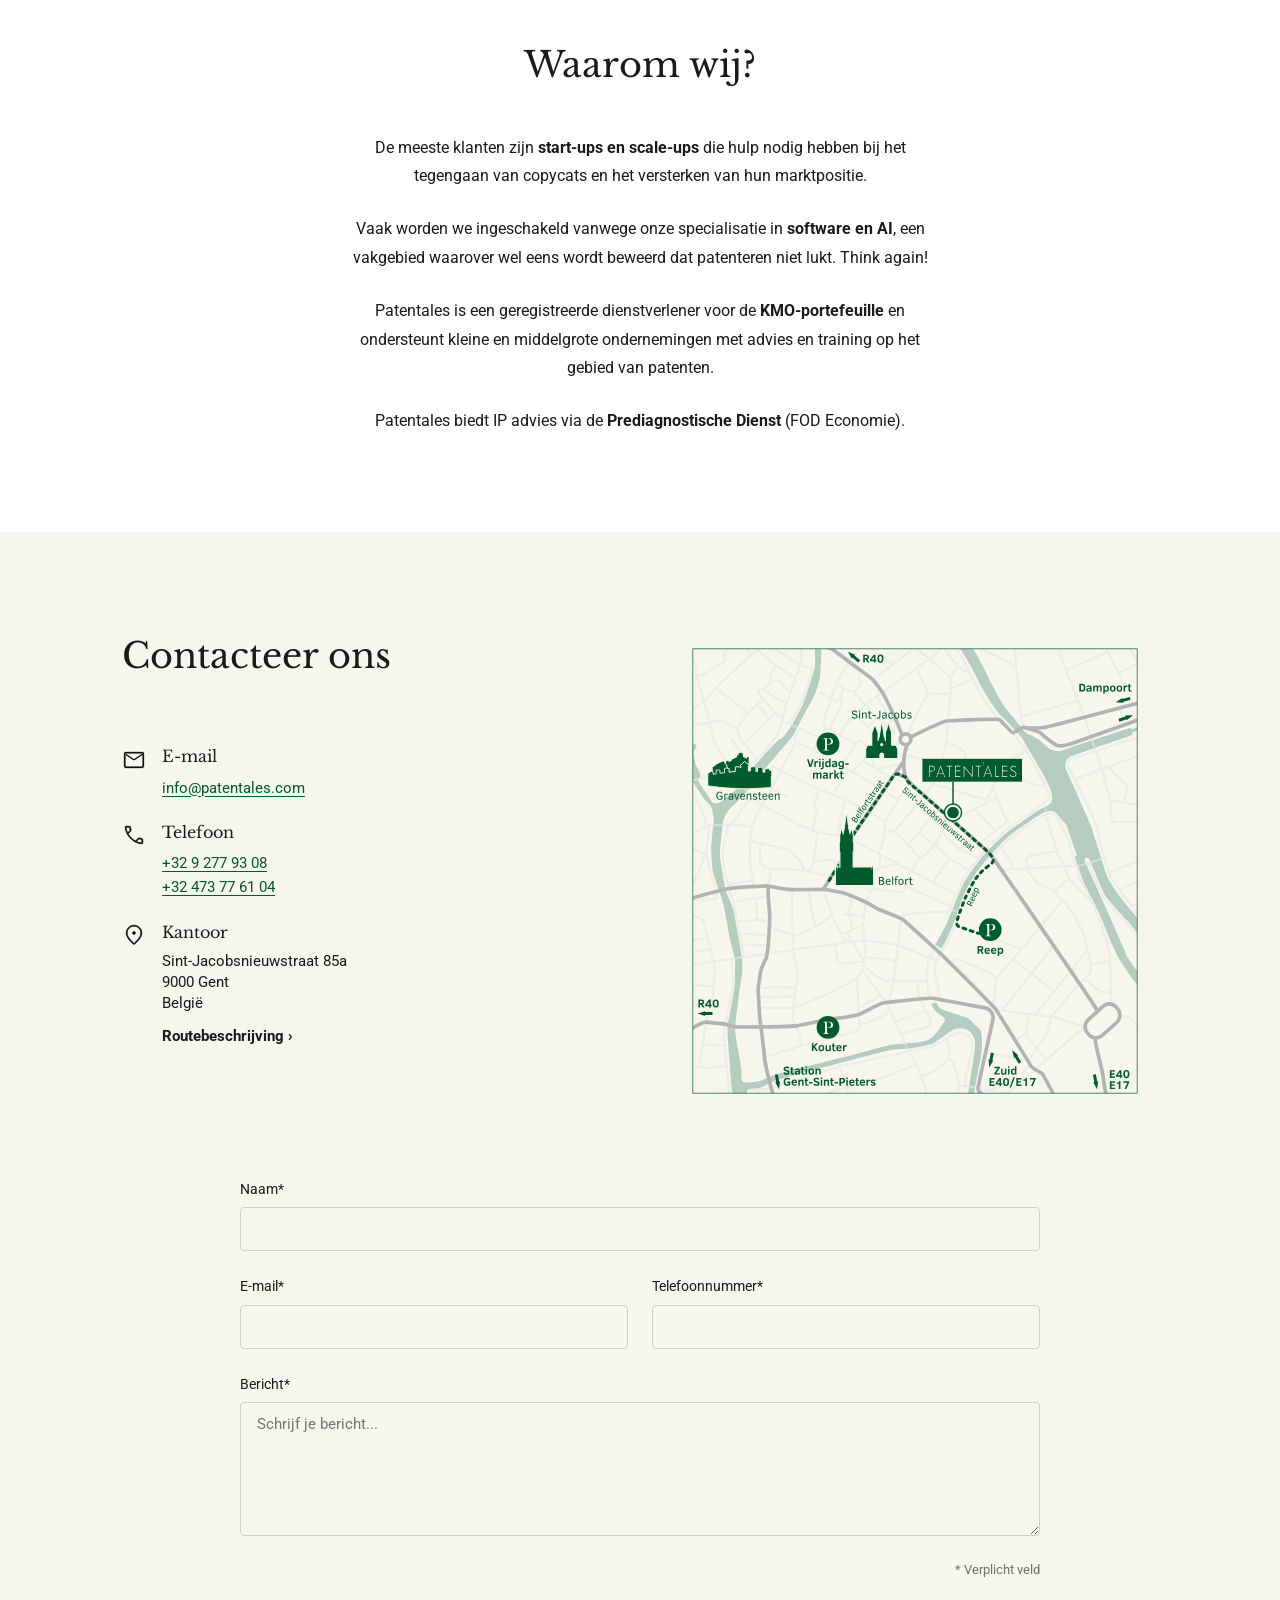
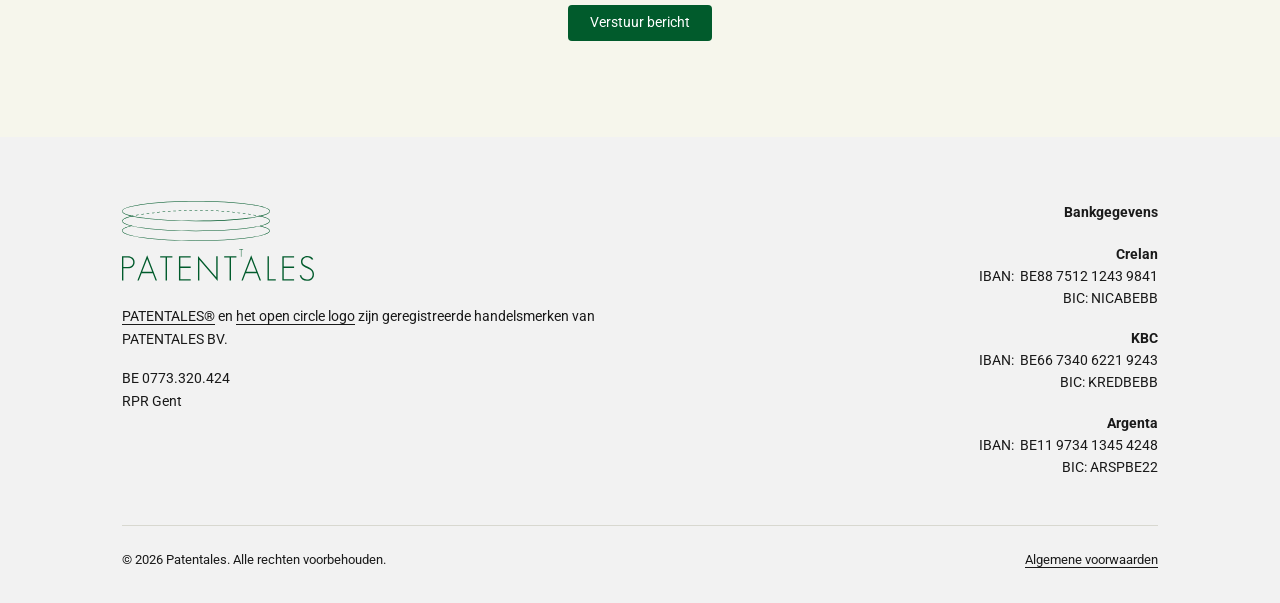
==== commit db9d6590: "updated form endpoints" ====
--- a/nl/index.html
+++ b/nl/index.html
@@ -250,7 +250,7 @@
 
       <!-- FORM -->
       <div class="contact-form-wrap">
-        <form action="https://formspree.io/f/xwvwbqzd" method="POST" class="contact-form">
+        <form action="https://formspree.io/f/mzdqvjad" method="POST" class="contact-form">
 
           <div class="form-field">
             <label for="name">Naam*</label>
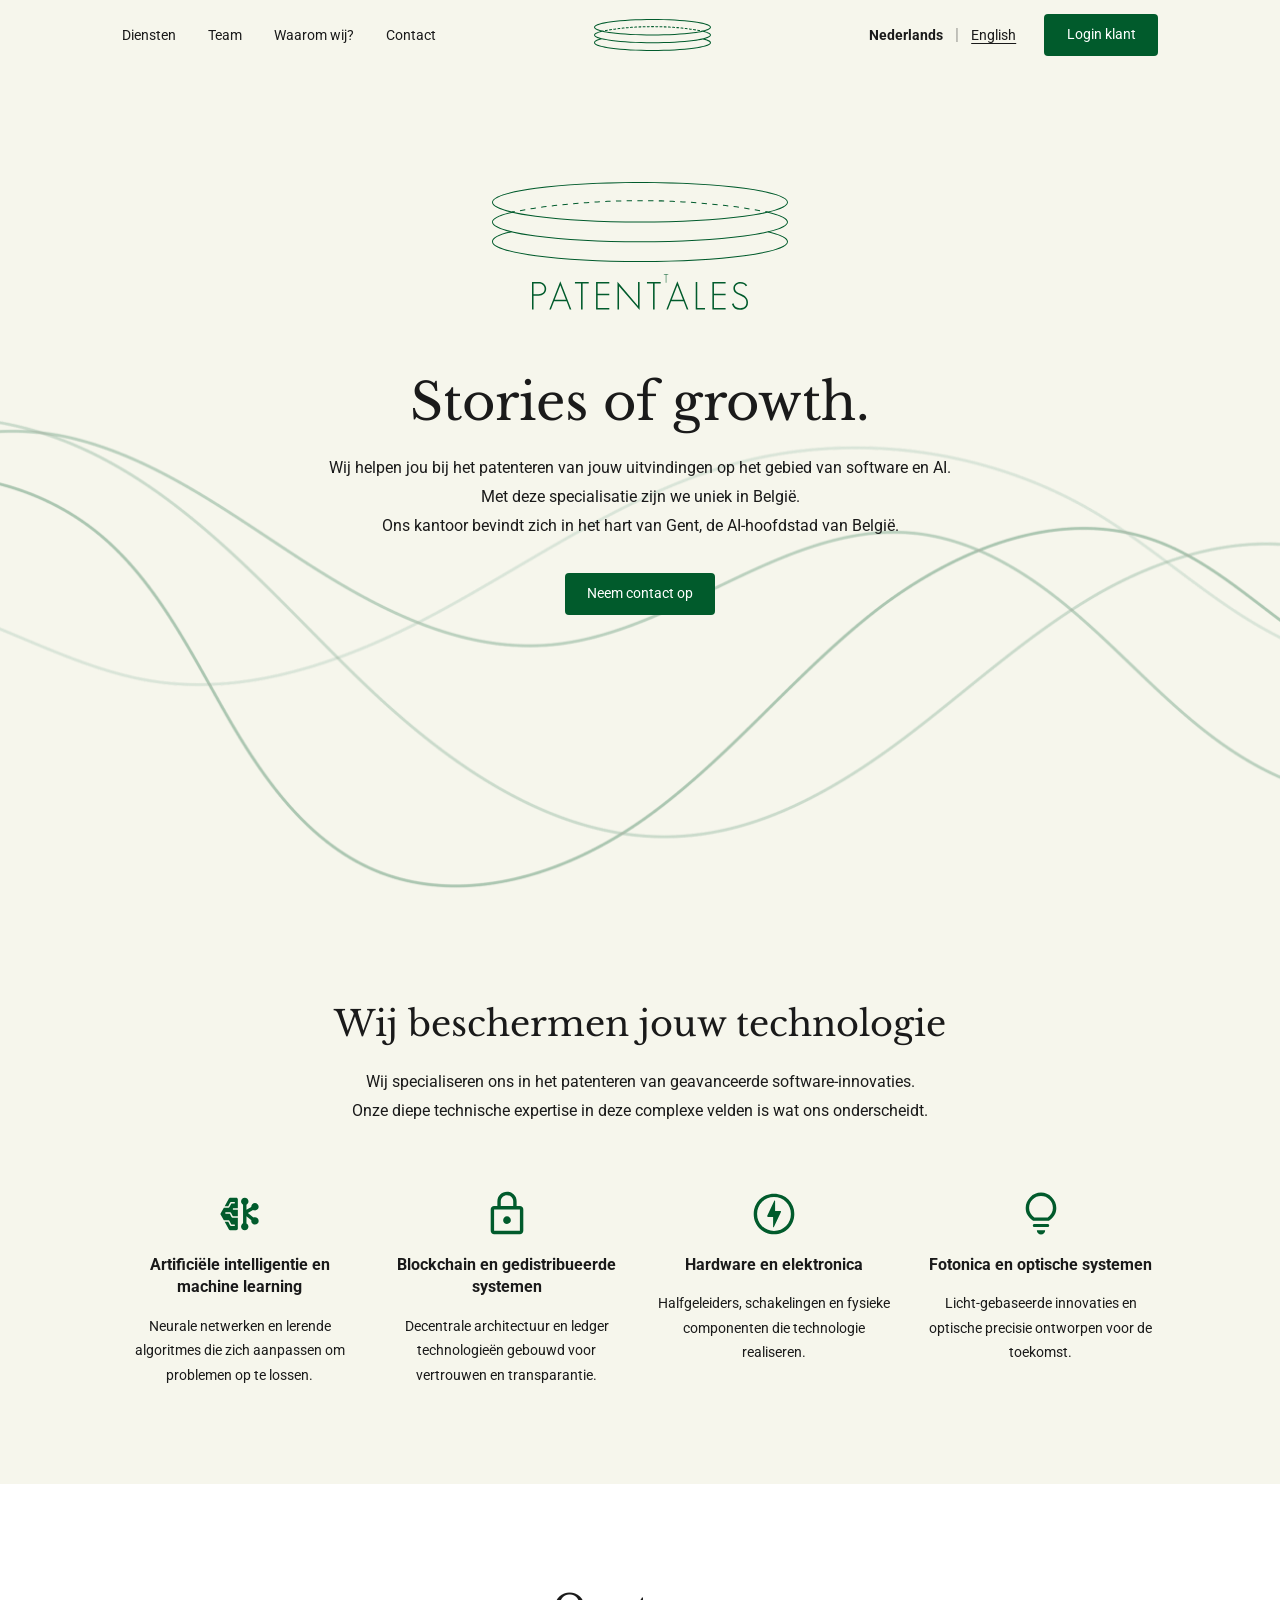
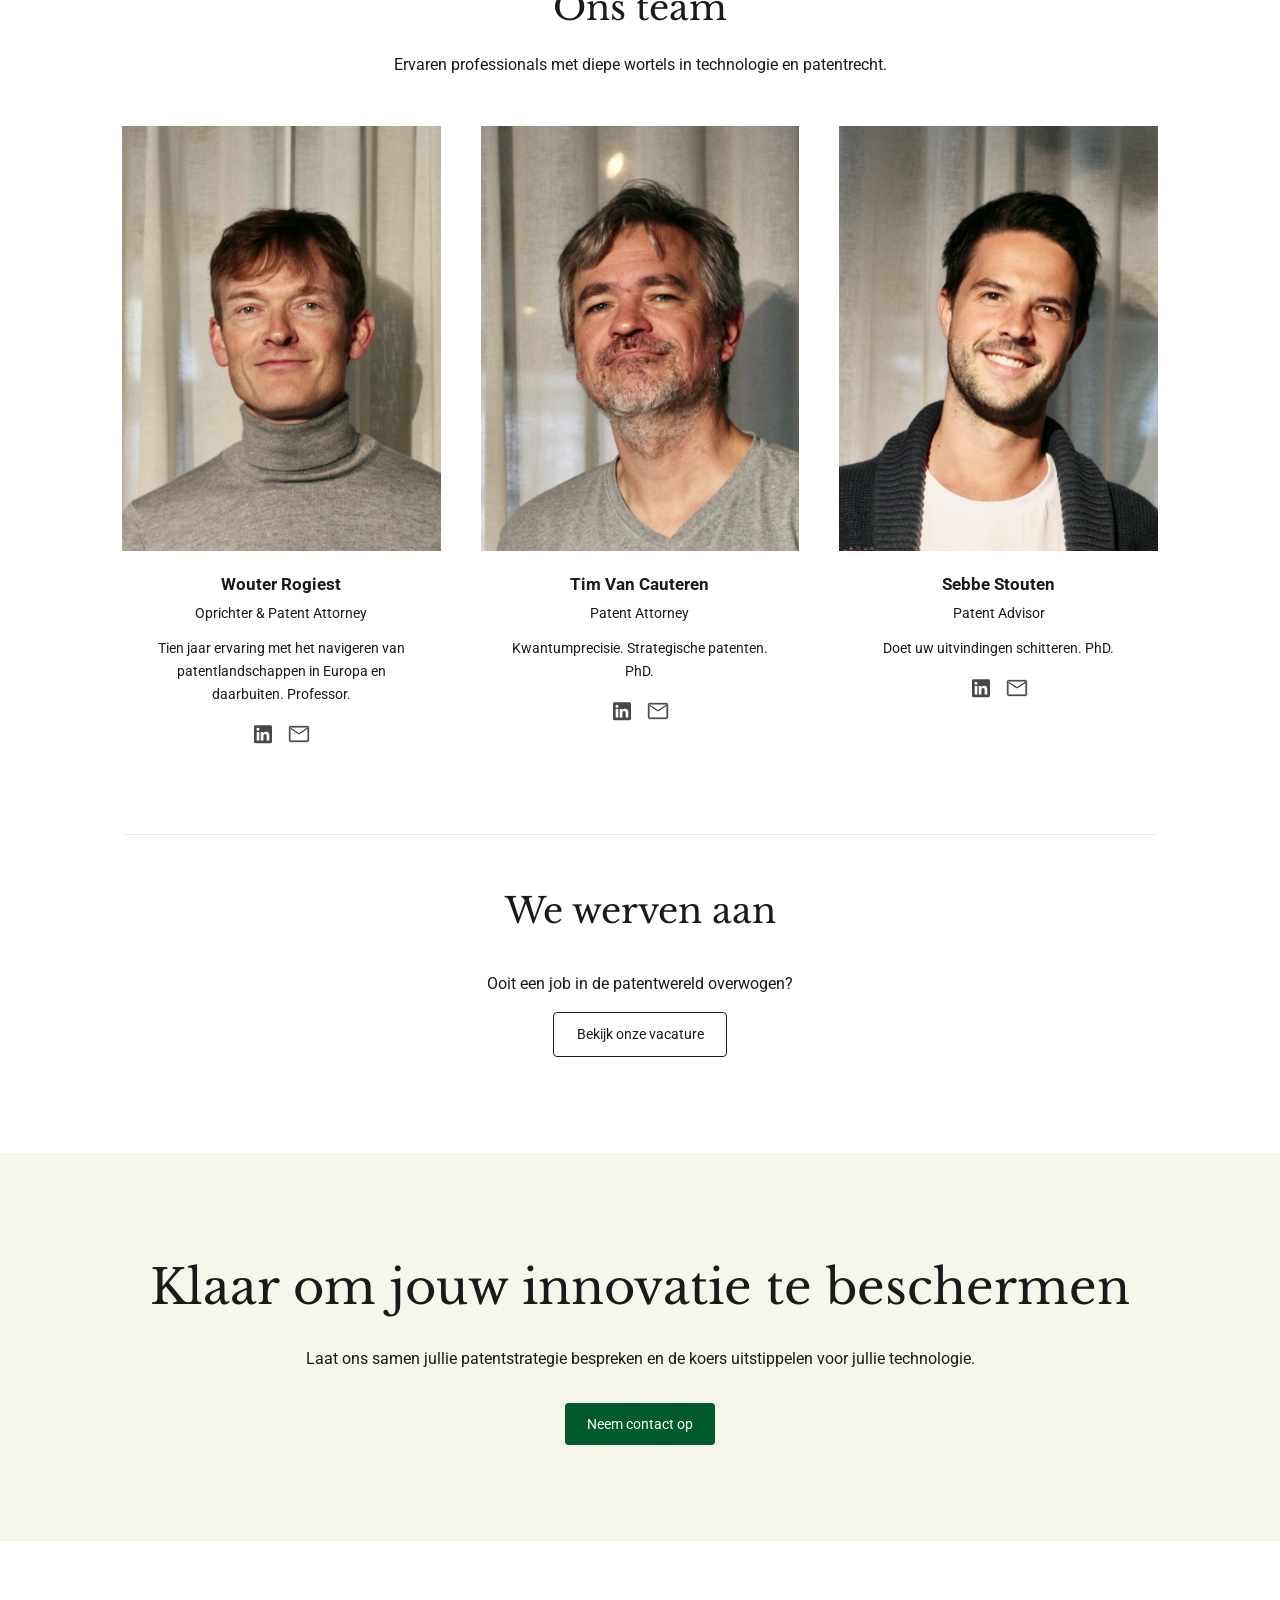
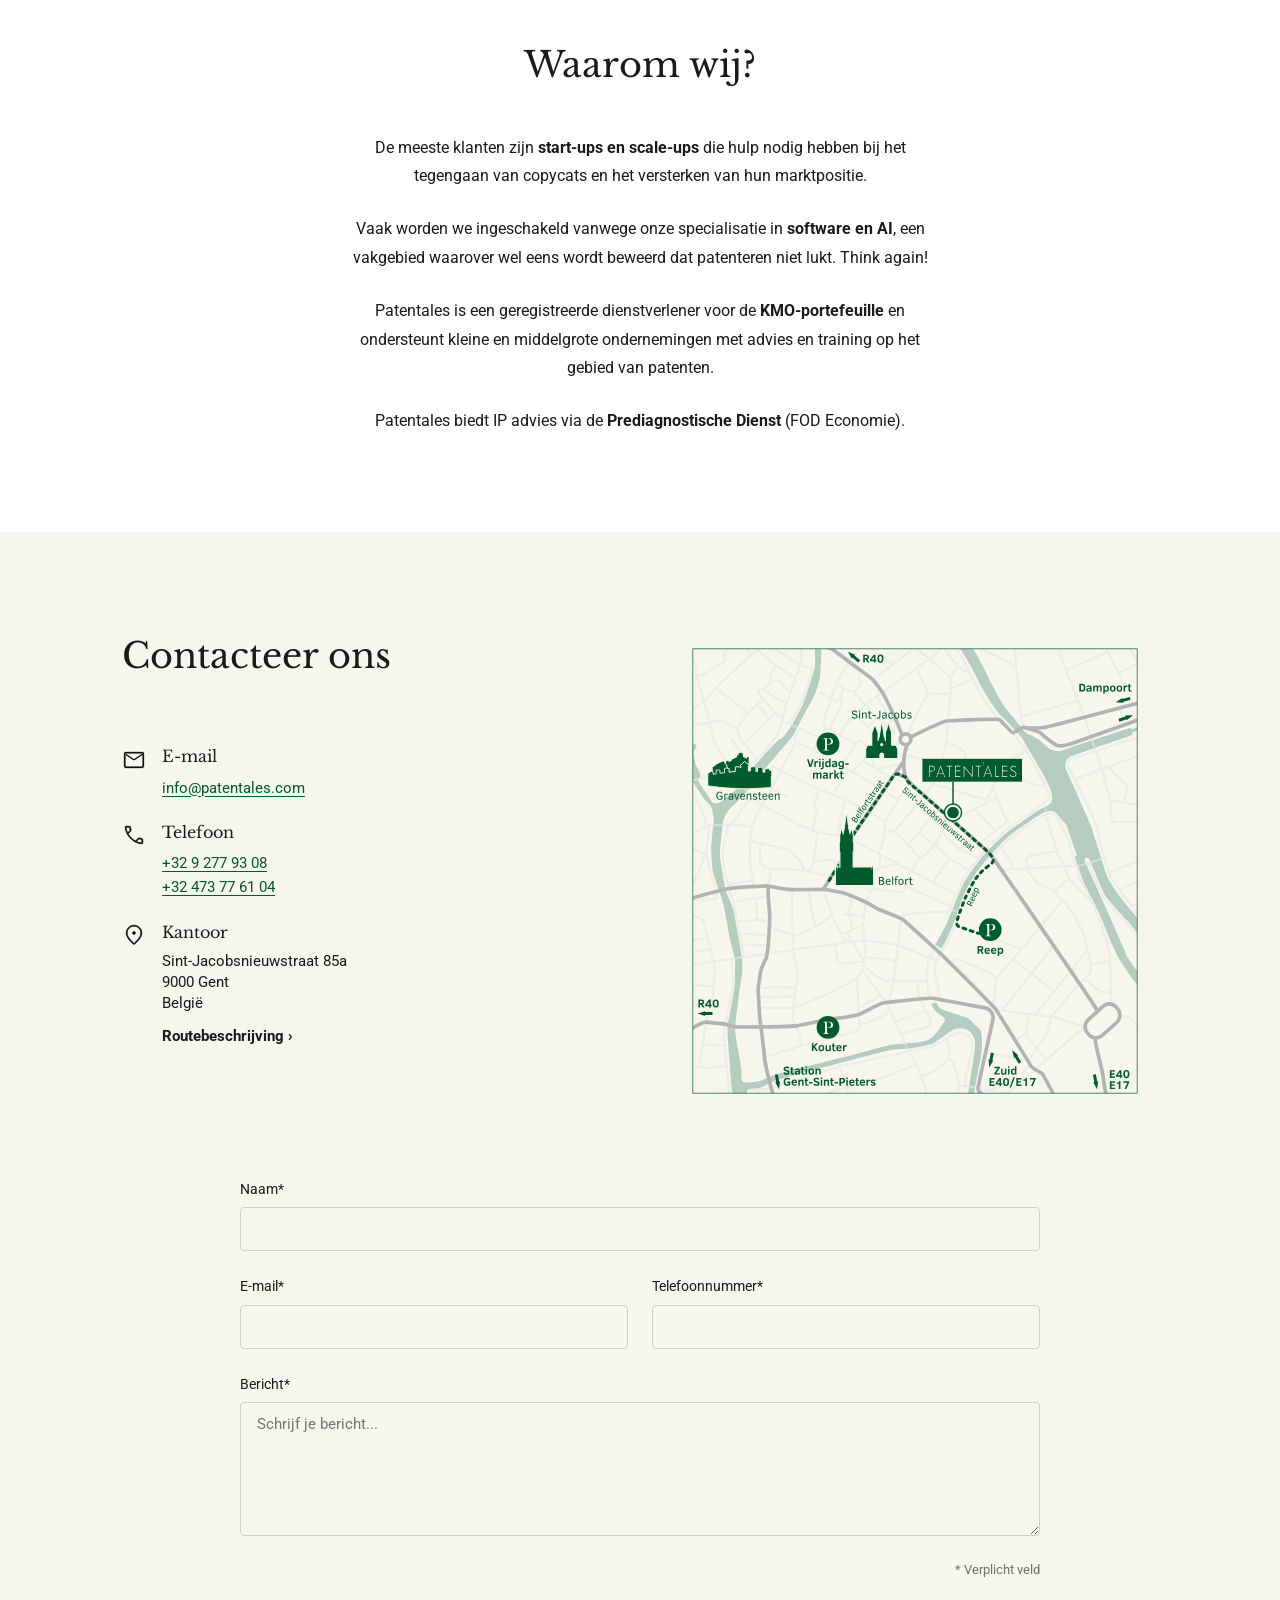
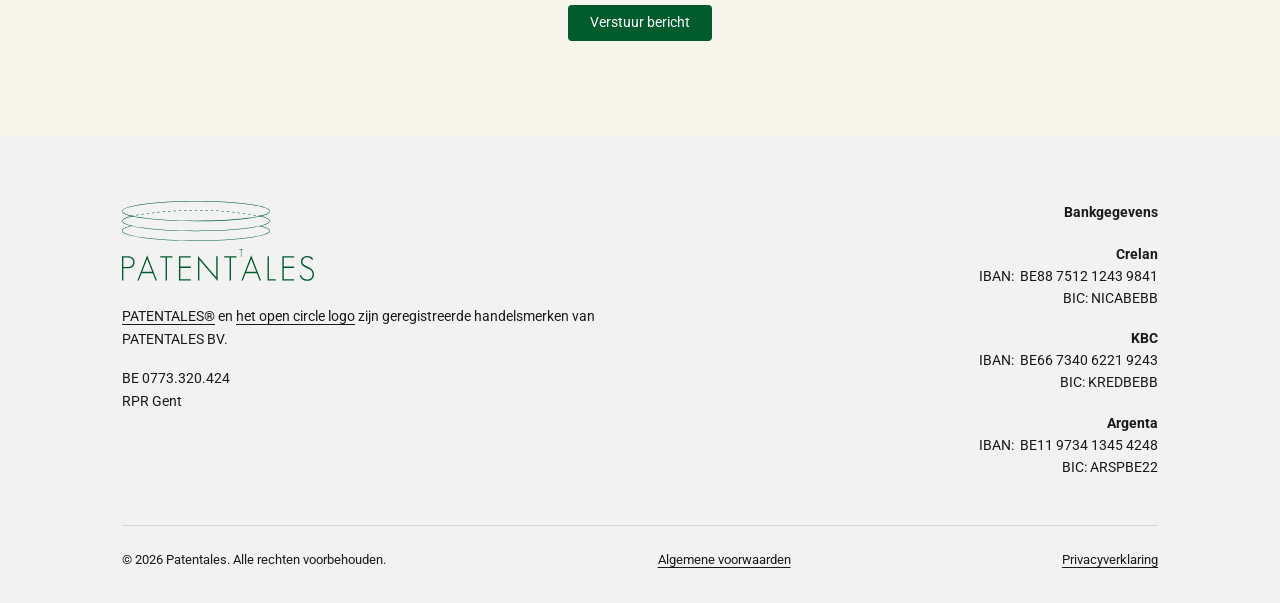
==== commit b914fd0f: "Update index.html for privacyverklaring" ====
--- a/nl/index.html
+++ b/nl/index.html
@@ -135,7 +135,7 @@
       <div class="hiring">
         <h2 class="section-heading">We werven aan</h2>
         <p class="hiring-subtext">Ooit een job in de patentwereld overwogen?</p>
-        <a href="https://www.linkedin.com/company/patentales"
+        <a href="https://patentales.com/assets/VacaturePatentalesPatentAdviser.pdf"
           target="_blank"
           rel="noopener"
           class="btn btn--outline">Bekijk onze vacature</a>
@@ -347,6 +347,10 @@
           target="_blank"
           rel="noopener"
           class="footer-conditions">Algemene voorwaarden</a>
+        <a href="../assets/Privacyverklaring+Patentales.pdf"
+          target="_blank"
+          rel="noopener"
+          class="footer-conditions">Privacyverklaring</a>
       </div>
 
     </div>
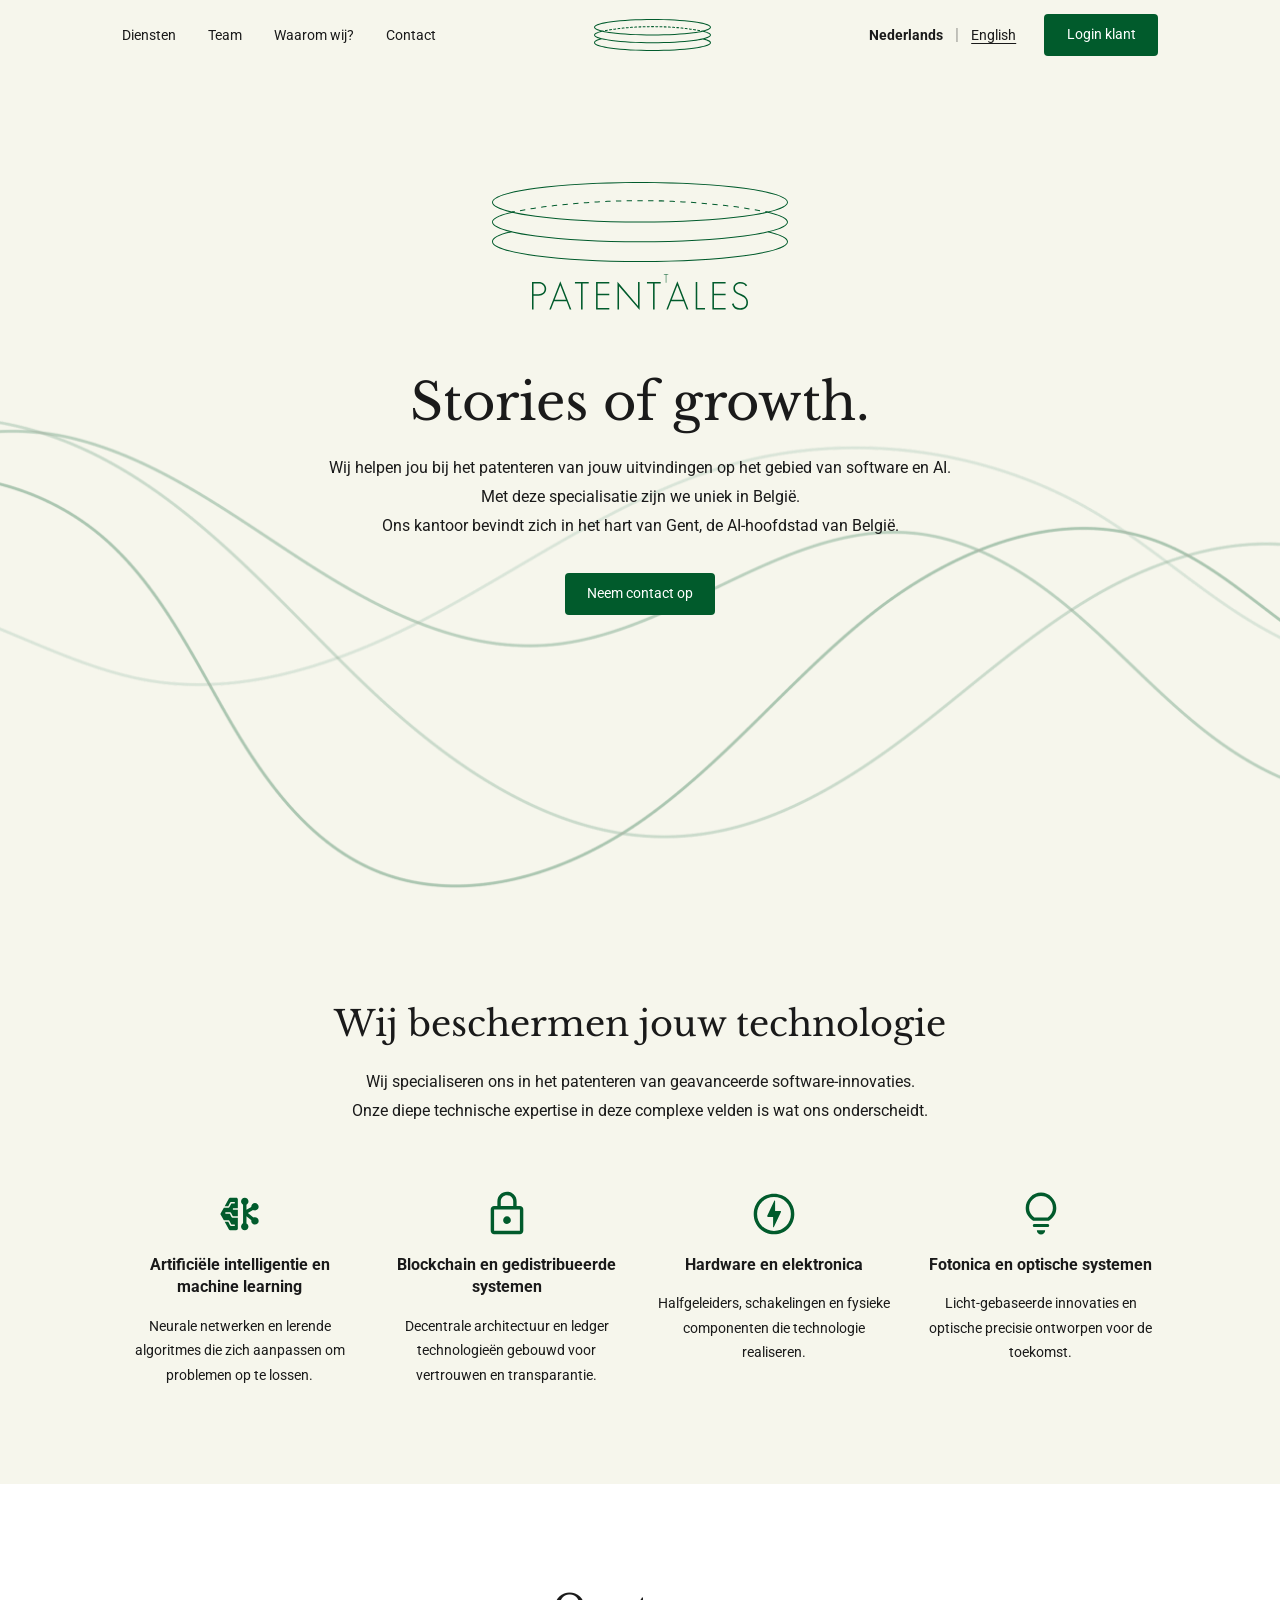
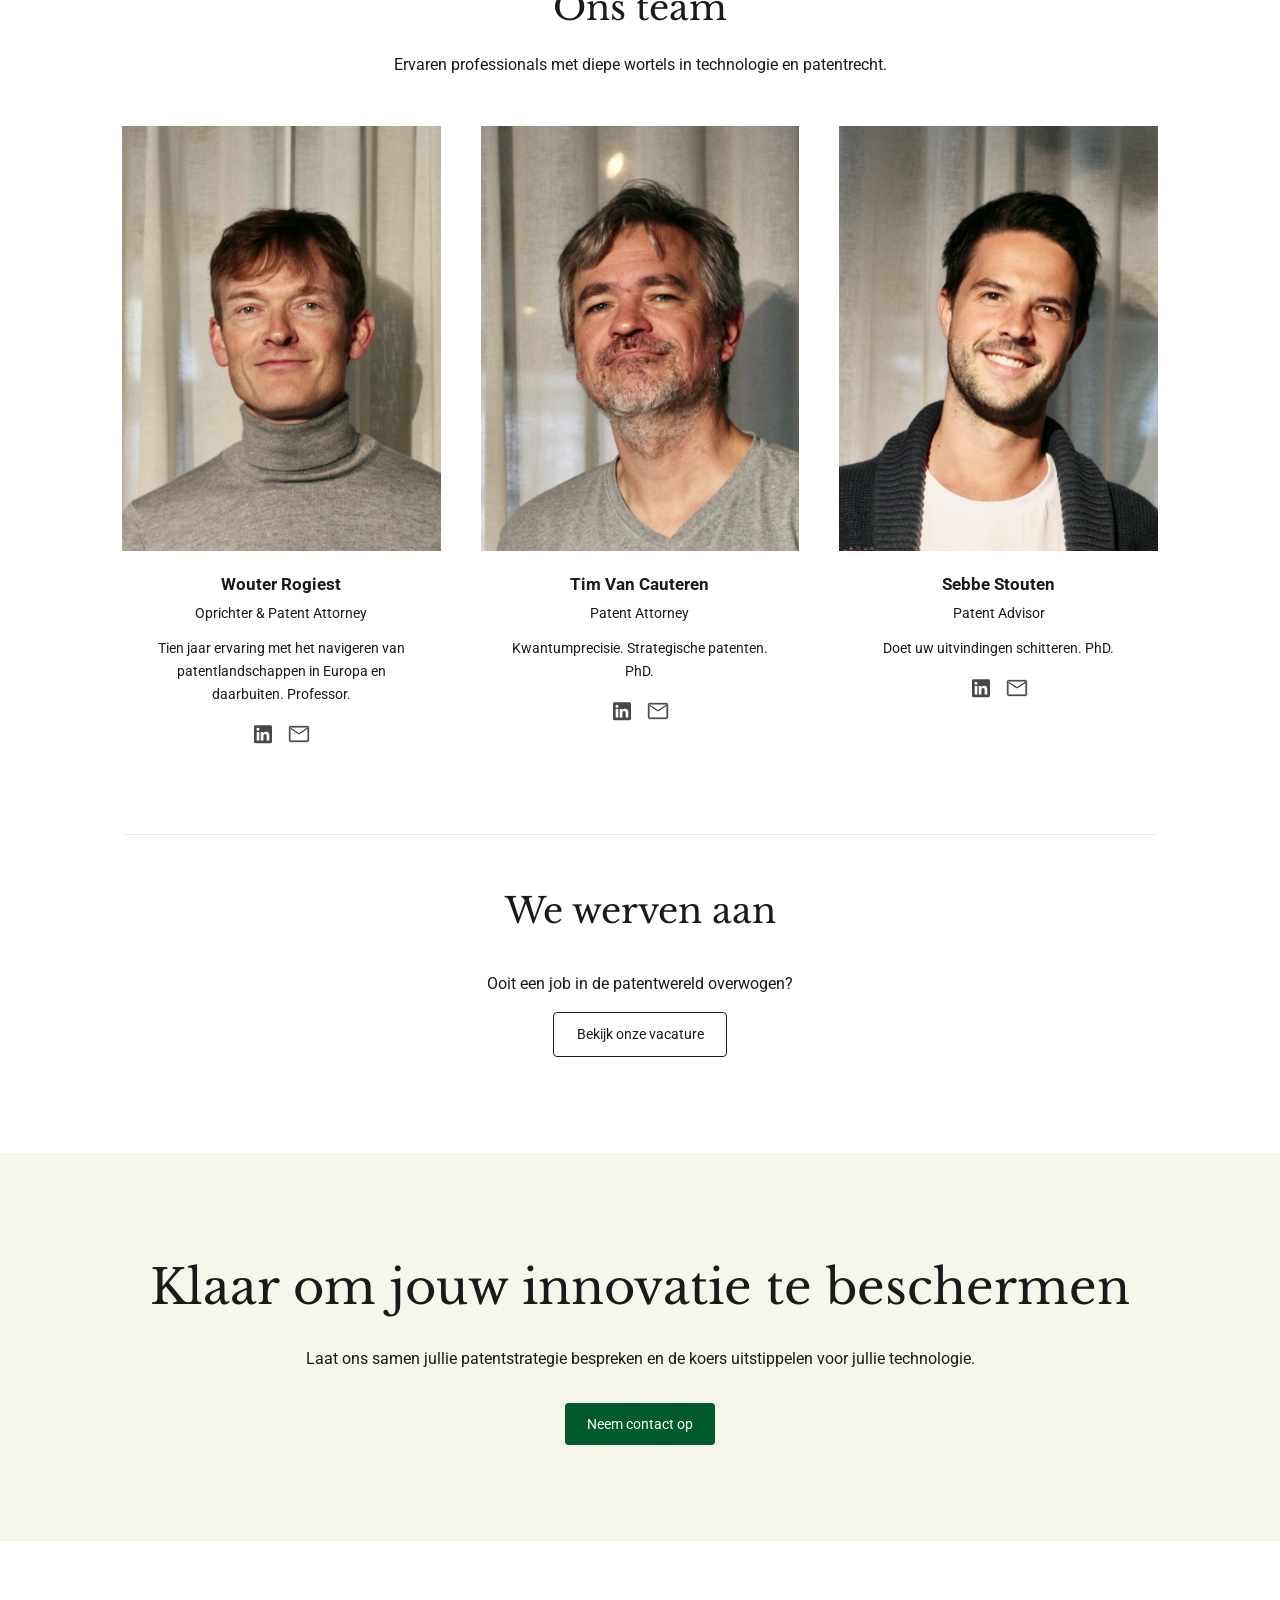
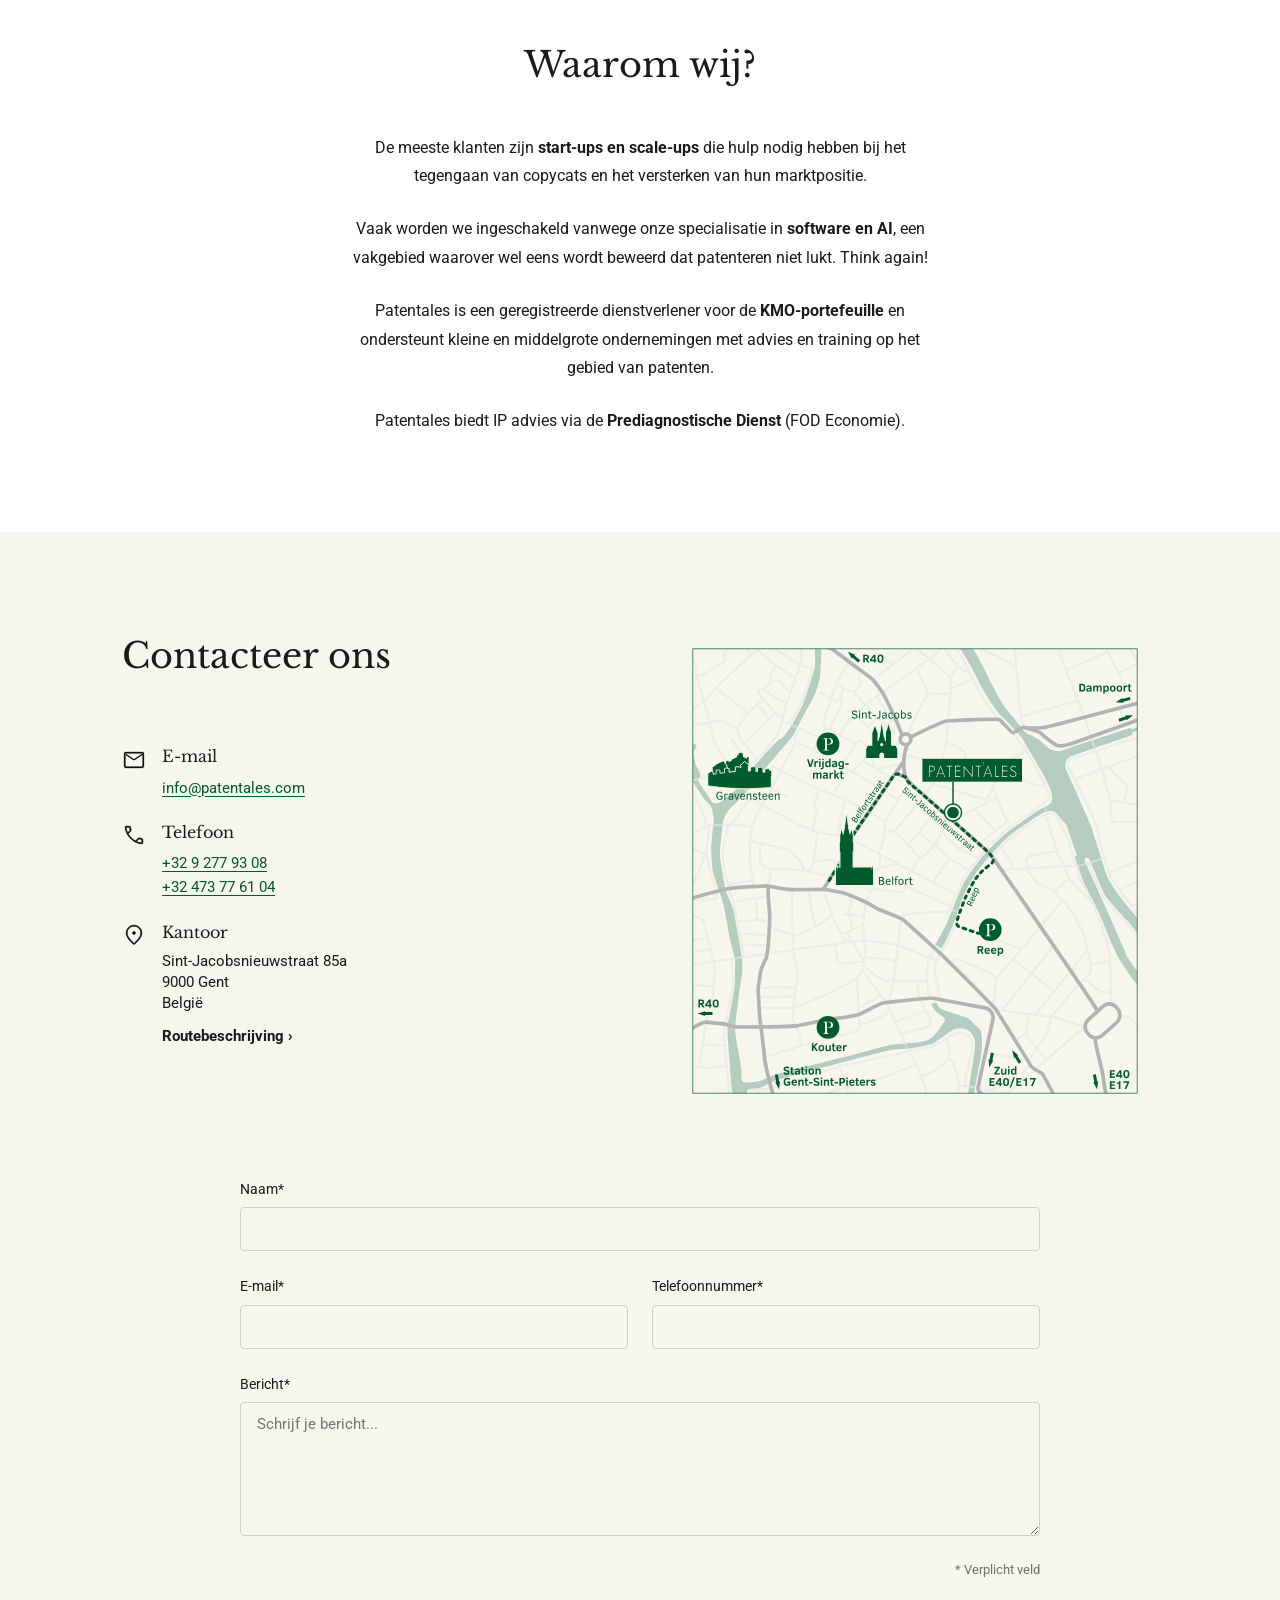
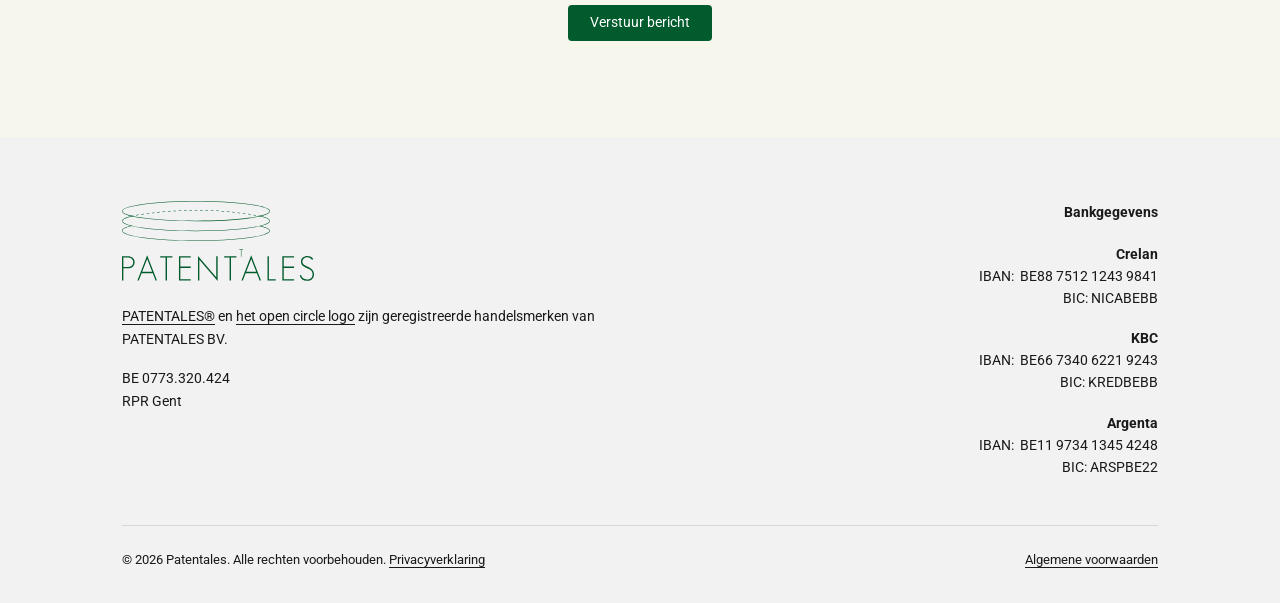
==== commit deddd5a4: "Update index.html privacyverklaring 2" ====
--- a/nl/index.html
+++ b/nl/index.html
@@ -342,15 +342,15 @@
       <hr class="footer-divider">
 
       <div class="footer-bottom">
-        <p class="footer-copyright">© 2026 Patentales. Alle rechten voorbehouden.</p>
+        <p class="footer-copyright">© 2026 Patentales. Alle rechten voorbehouden. <a href="../assets/Privacyverklaring+Patentales.pdf"
+          target="_blank"
+          rel="noopener"
+          class="footer-conditions">Privacyverklaring</a></p>
         <a href="../assets/AlgemeneVoorwaarden+Patentales.pdf"
           target="_blank"
           rel="noopener"
           class="footer-conditions">Algemene voorwaarden</a>
-        <a href="../assets/Privacyverklaring+Patentales.pdf"
-          target="_blank"
-          rel="noopener"
-          class="footer-conditions">Privacyverklaring</a>
+      
       </div>
 
     </div>
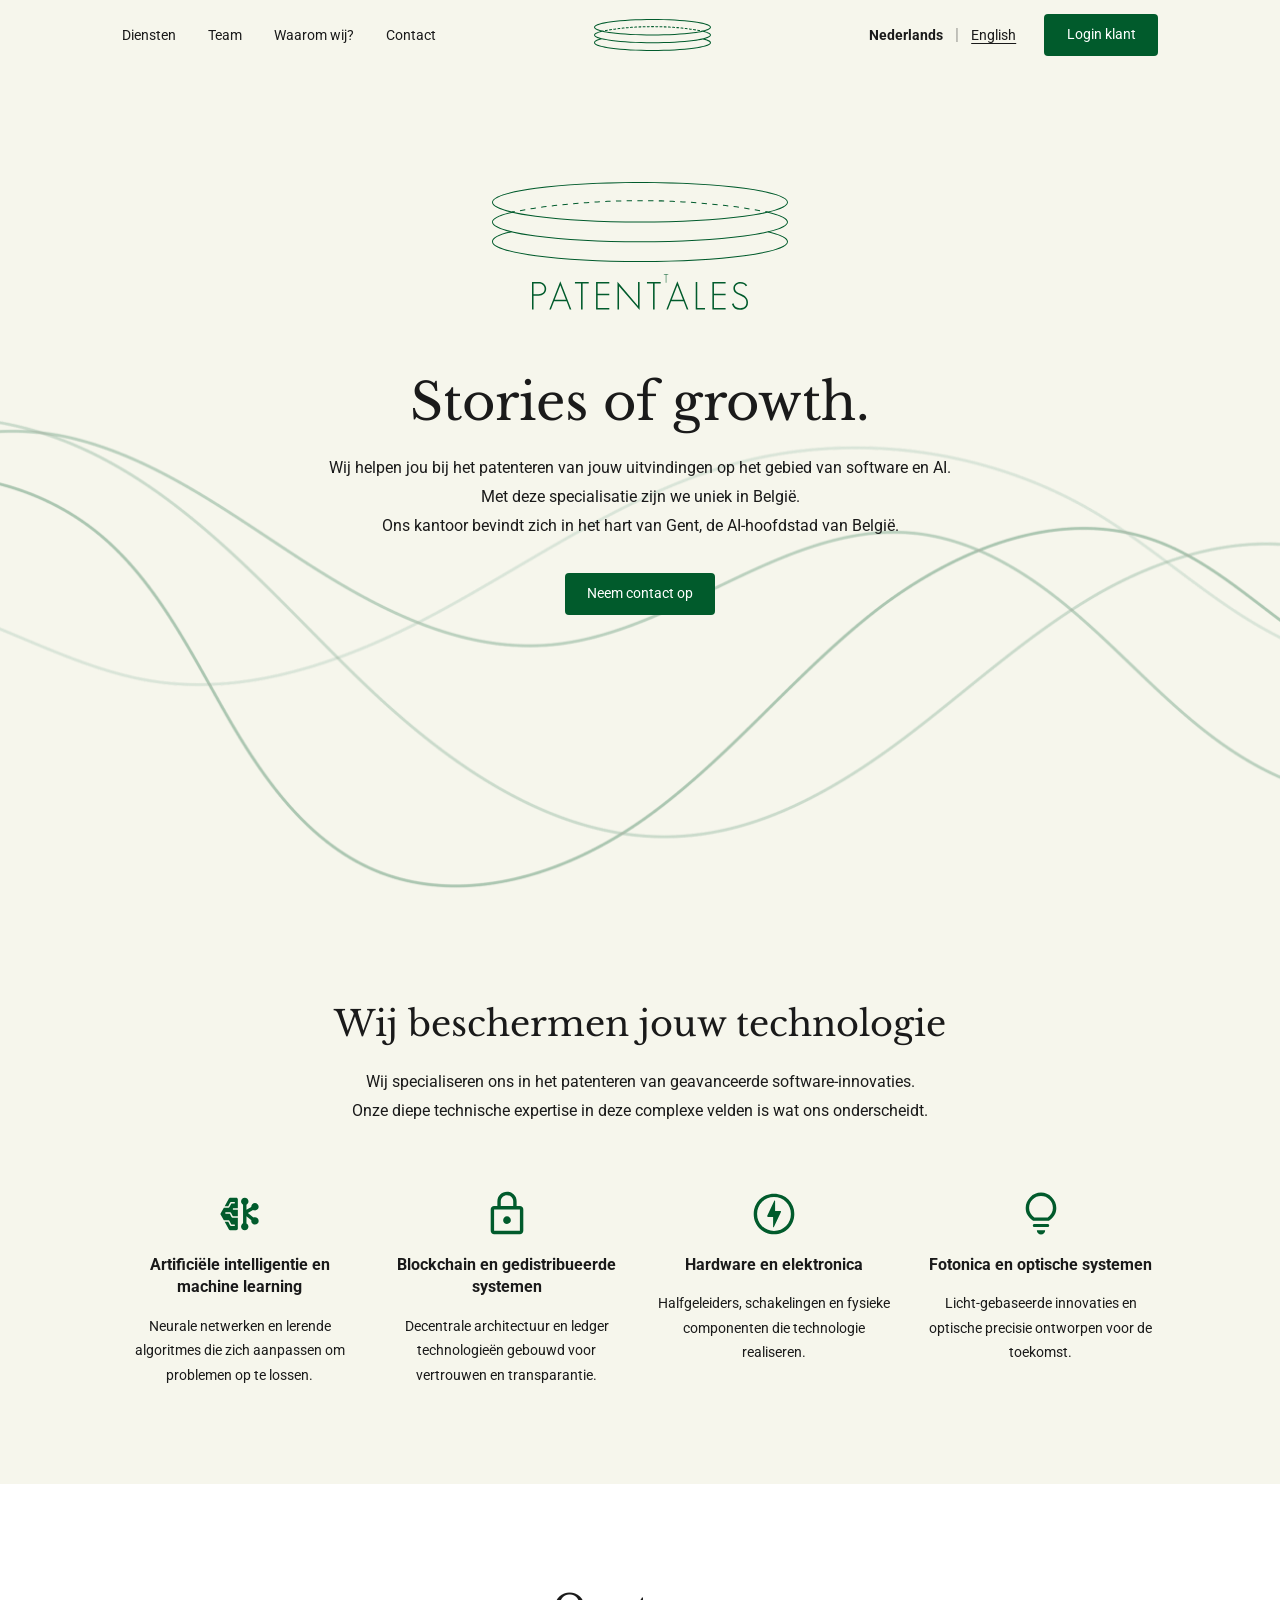
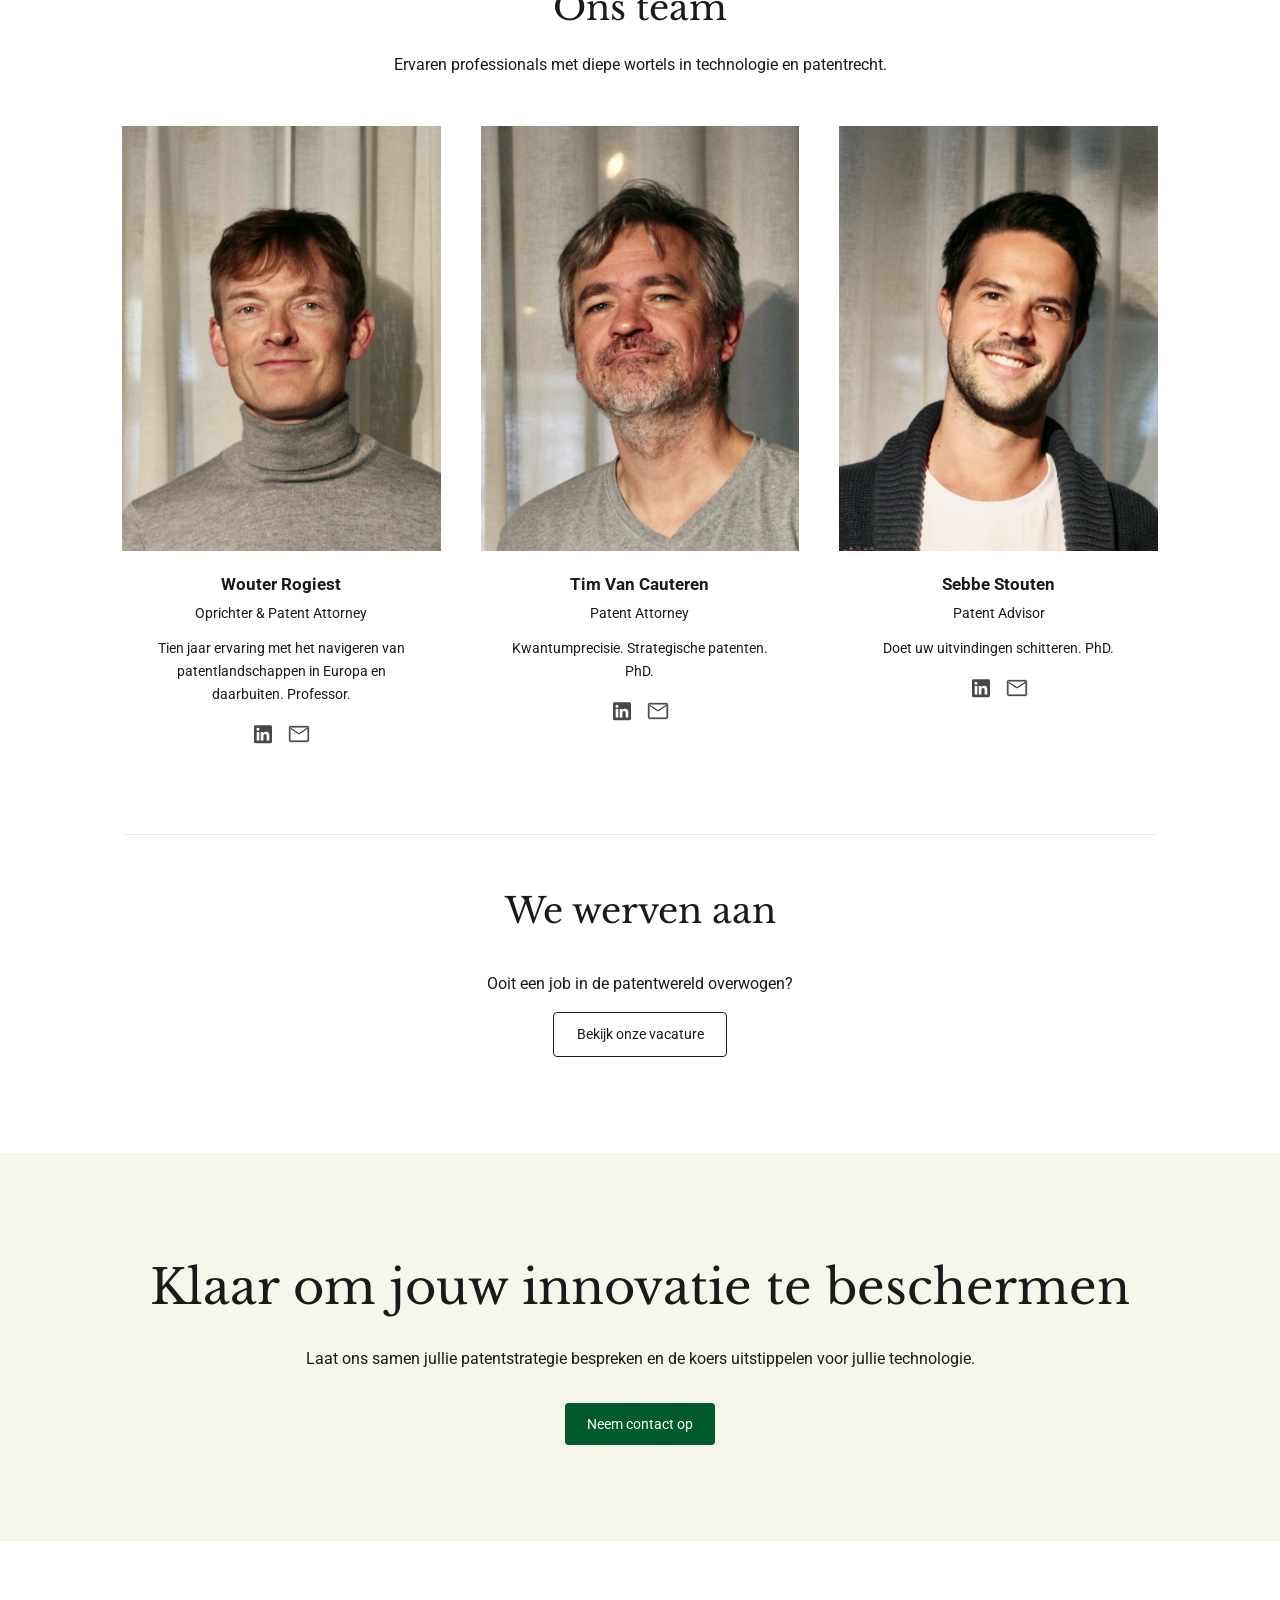
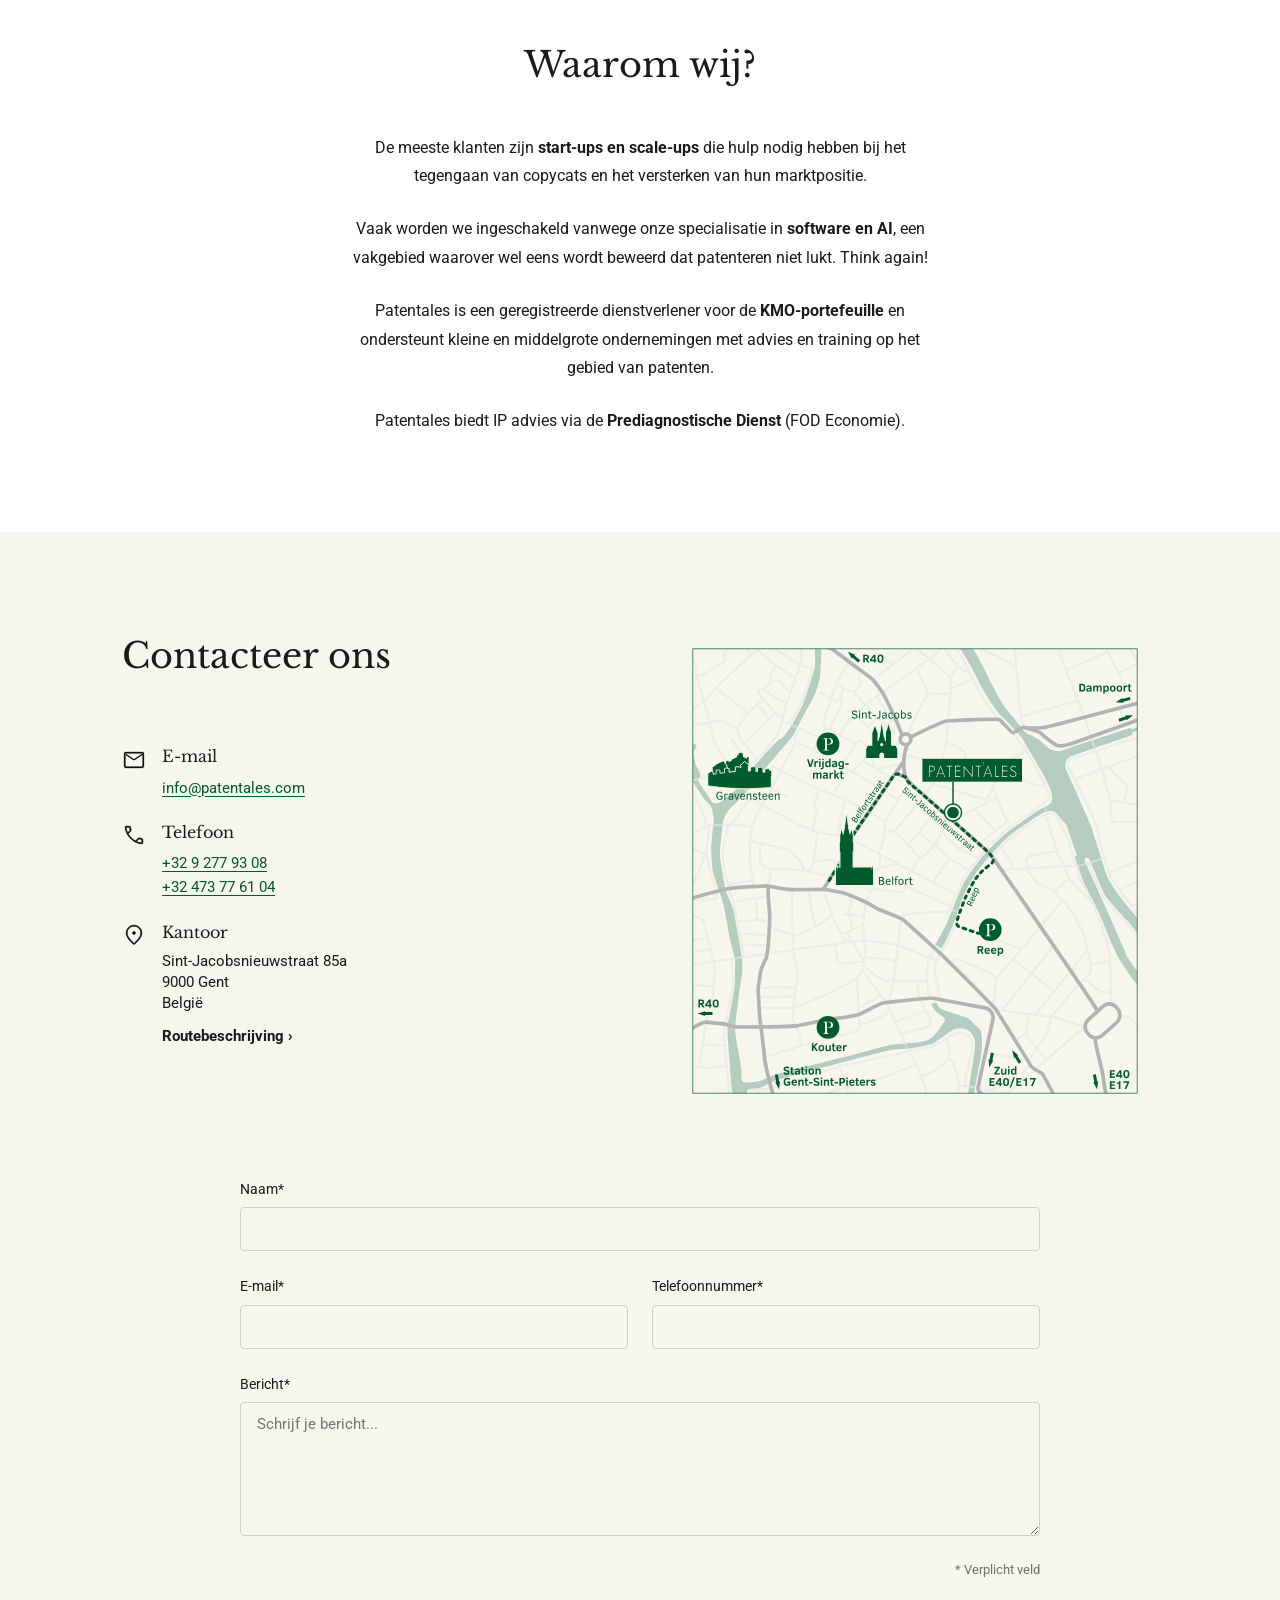
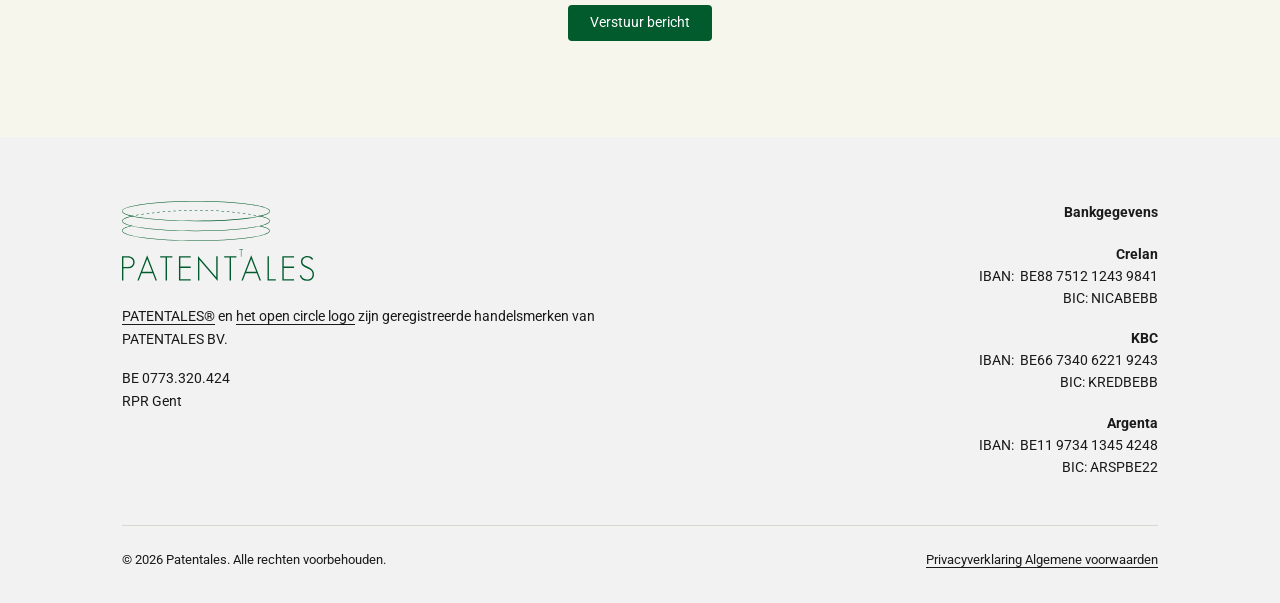
==== commit ebb8a6be: "Update index.html" ====
--- a/nl/index.html
+++ b/nl/index.html
@@ -342,14 +342,15 @@
       <hr class="footer-divider">
 
       <div class="footer-bottom">
-        <p class="footer-copyright">© 2026 Patentales. Alle rechten voorbehouden. <a href="../assets/Privacyverklaring+Patentales.pdf"
+        <p class="footer-copyright">© 2026 Patentales. Alle rechten voorbehouden.</p>
+        <p class="footer-conditions"><a href="../assets/Privacyverklaring+Patentales.pdf"
           target="_blank"
           rel="noopener"
-          class="footer-conditions">Privacyverklaring</a></p>
+          class="footer-conditions">Privacyverklaring</a>
         <a href="../assets/AlgemeneVoorwaarden+Patentales.pdf"
           target="_blank"
           rel="noopener"
-          class="footer-conditions">Algemene voorwaarden</a>
+          class="footer-conditions">Algemene voorwaarden</a></p>
       
       </div>
 
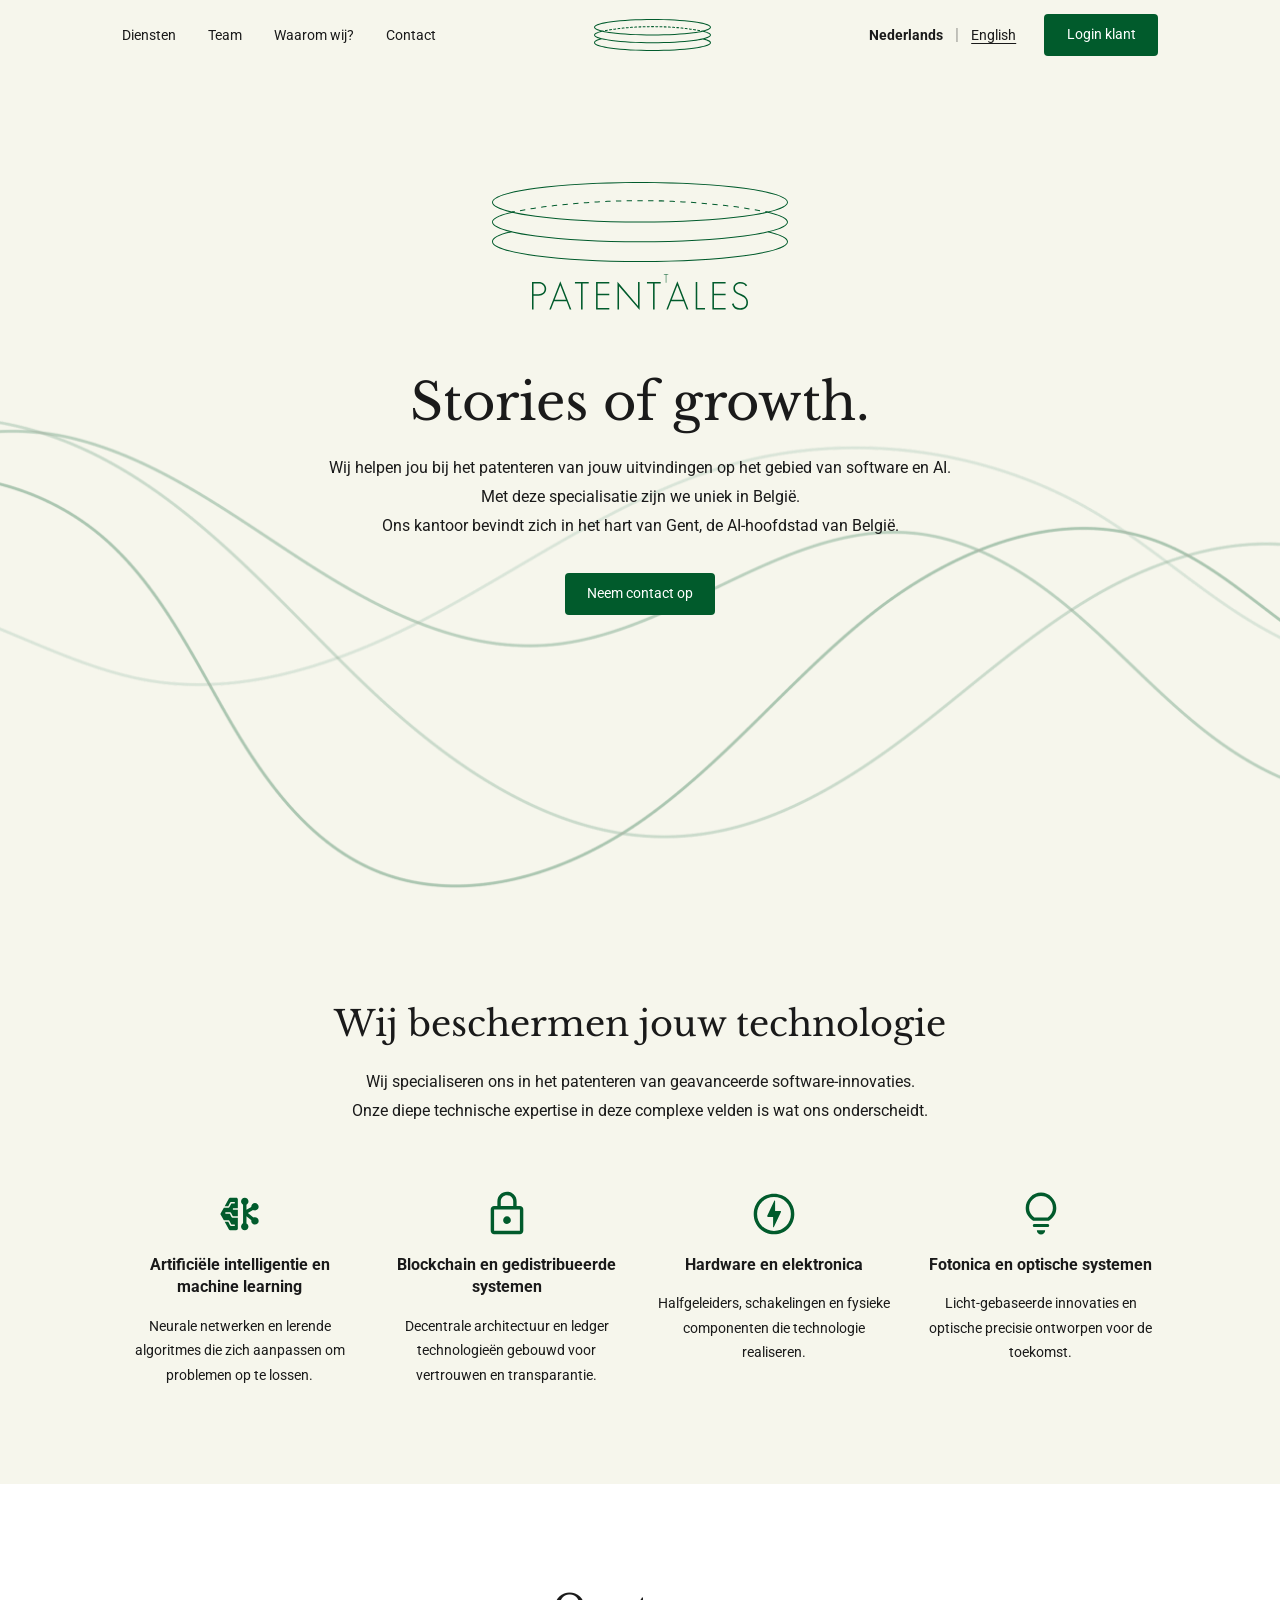
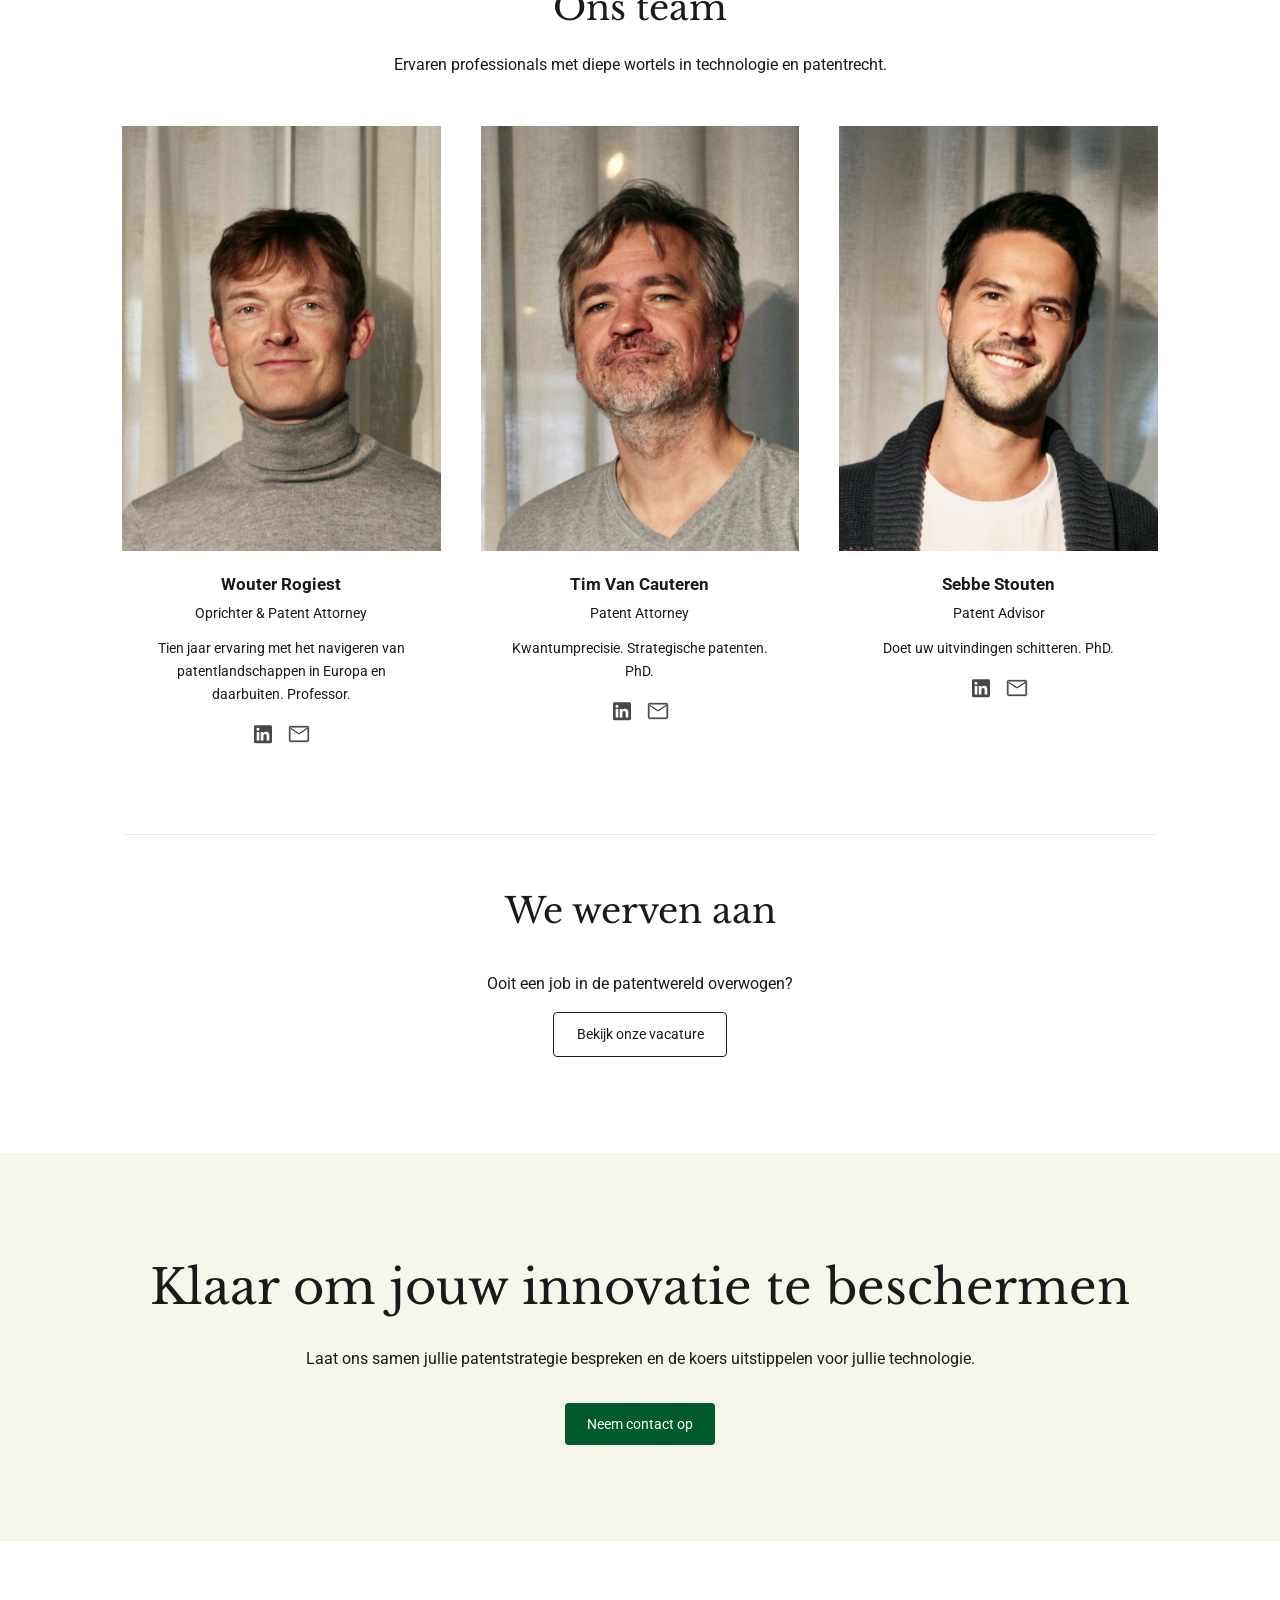
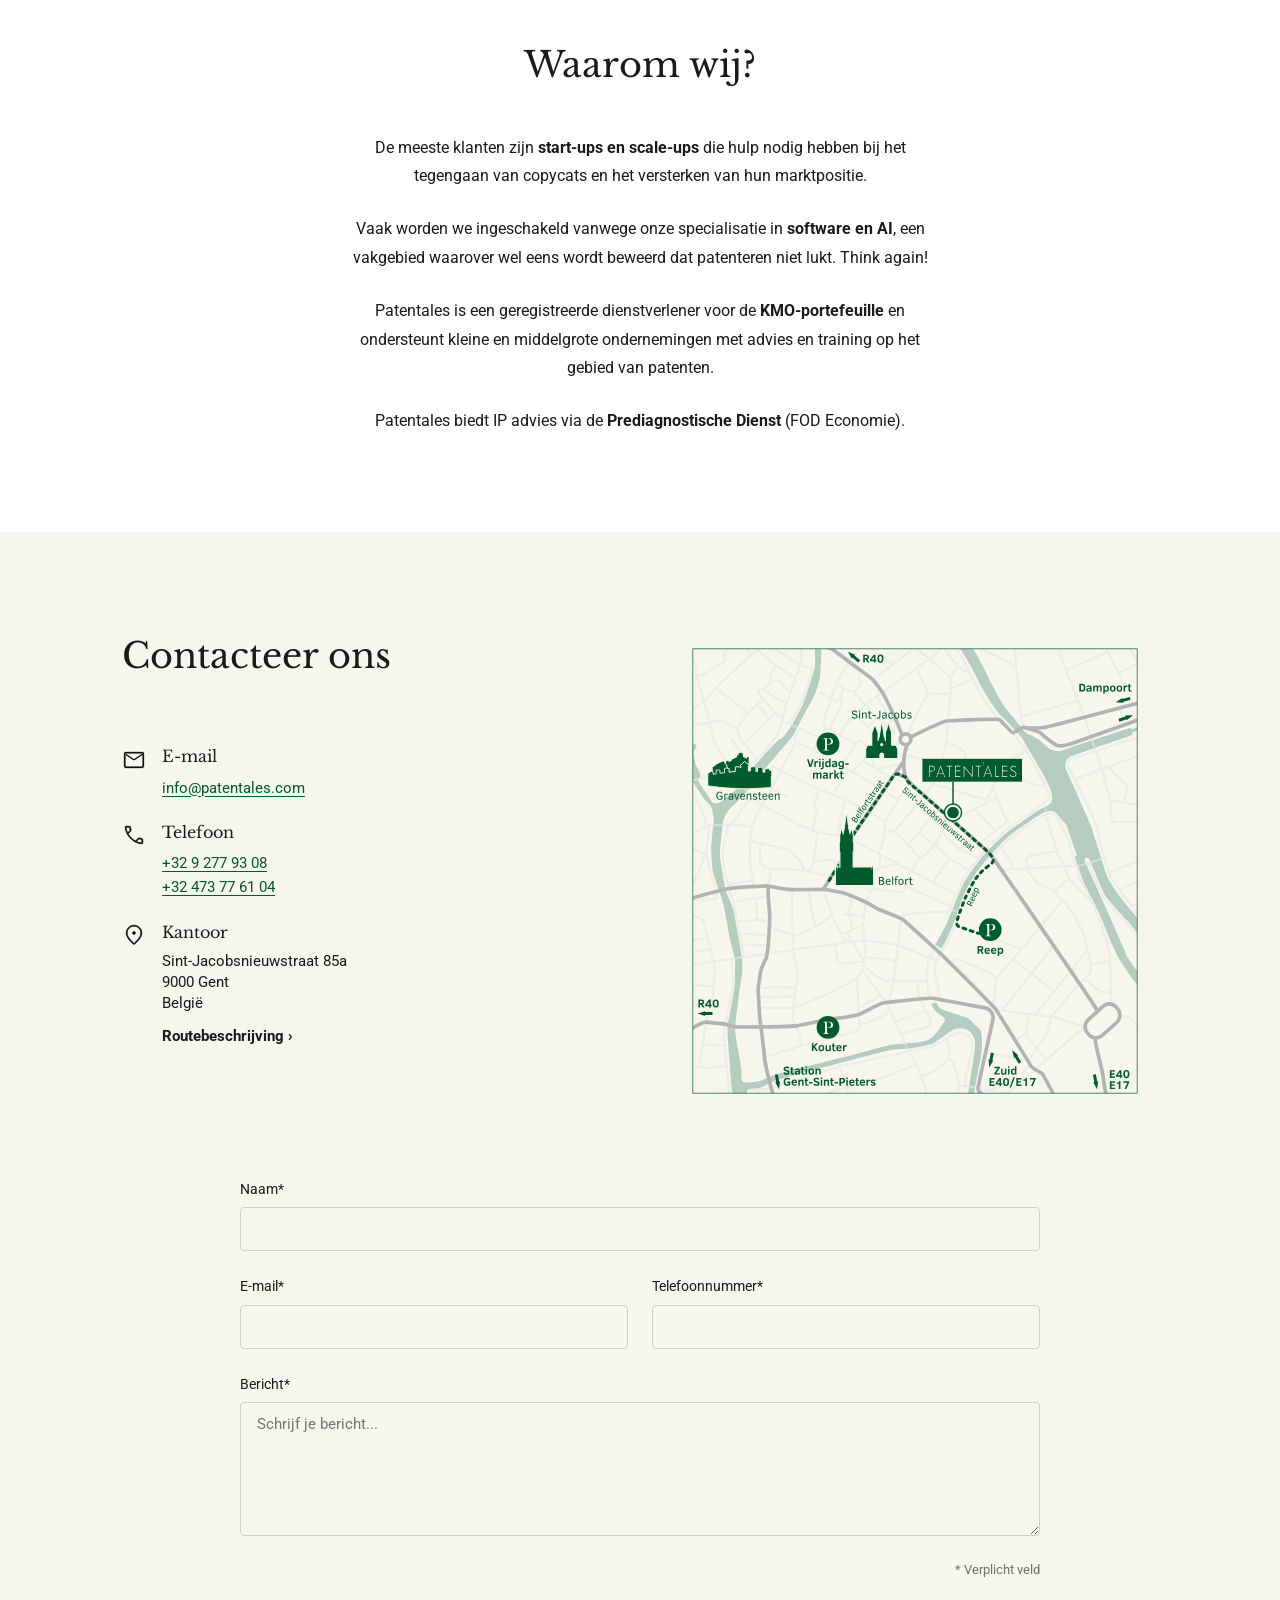
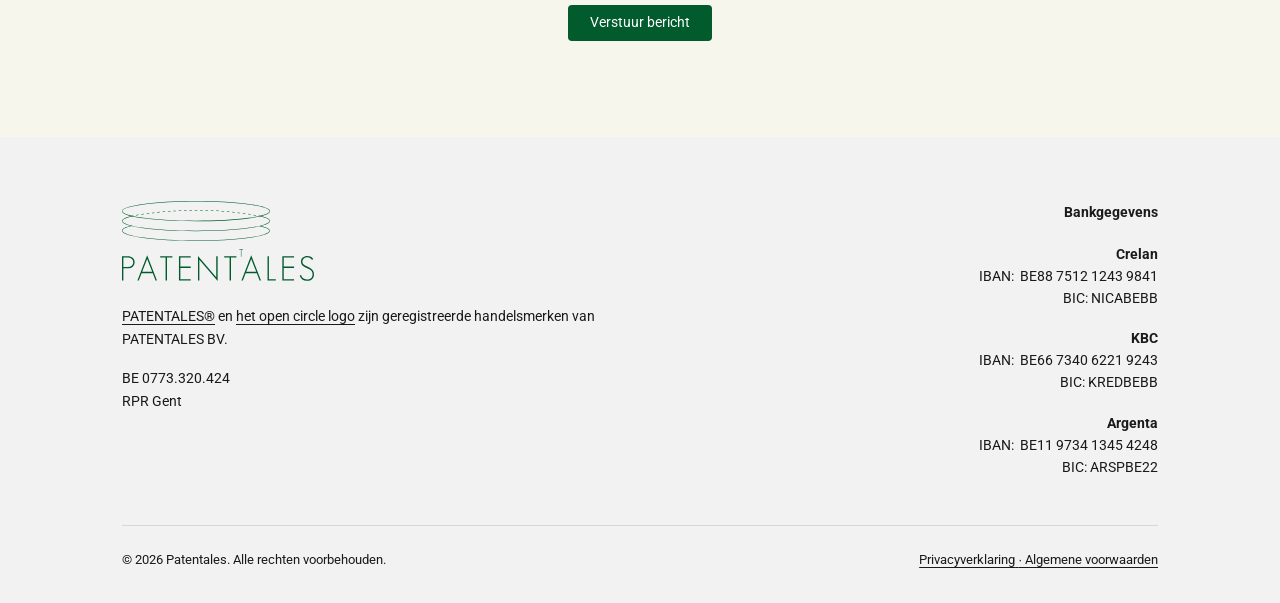
==== commit ae0a9ef7: "Update index.html privacyverklaring 5" ====
--- a/nl/index.html
+++ b/nl/index.html
@@ -347,6 +347,7 @@
           target="_blank"
           rel="noopener"
           class="footer-conditions">Privacyverklaring</a>
+          <a>∙</a>
         <a href="../assets/AlgemeneVoorwaarden+Patentales.pdf"
           target="_blank"
           rel="noopener"
